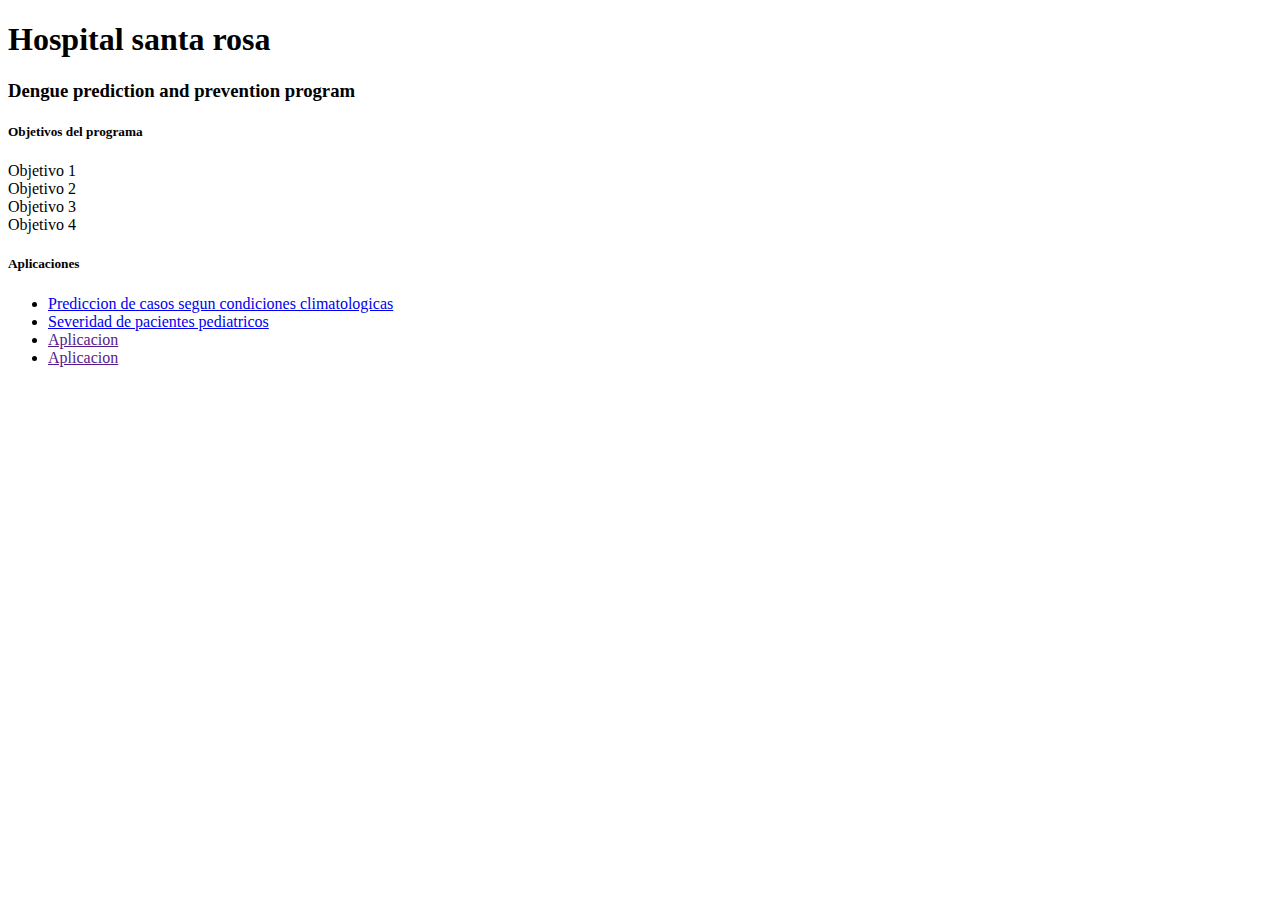
==== index.html @ e08144f0 "Avance 21-07, agregada vista analisis de severidad pediatrica" ====
<!DOCTYPE html>
<html lang="en">
<head>
    <meta charset="UTF-8">
    <meta name="viewport" content="width=device-width, initial-scale=1.0">
    <title>HSR - Dengue Prevention program</title>
</head>
<body>
    <nav>
        <div>
            <h1>Hospital santa rosa</h1>
        </div>
        <div>
            <h3>Dengue prediction and prevention program</h3>
        </div>
    </nav>
    <section>
        <div>
            <h5>Objetivos del programa</h5>
        </div>
        <div>
            <div>Objetivo 1</div>
            <div>Objetivo 2</div>
            <div>Objetivo 3</div>
            <div>Objetivo 4</div>
        </div>
    </section>
    <section>
        <div>
            <h5>Aplicaciones</h5>
        </div>
        <div>
            <ul>
                <li><a href="weather_cases.html">Prediccion de casos segun condiciones climatologicas</a></li>
                <li><a href="pediatric_severity_assesment.html">Severidad de pacientes pediatricos</a></li>
                <li><a href="">Aplicacion</a></li>
                <li><a href="">Aplicacion</a></li>
            </ul>
        </div>
    </section>
</body>
</html>
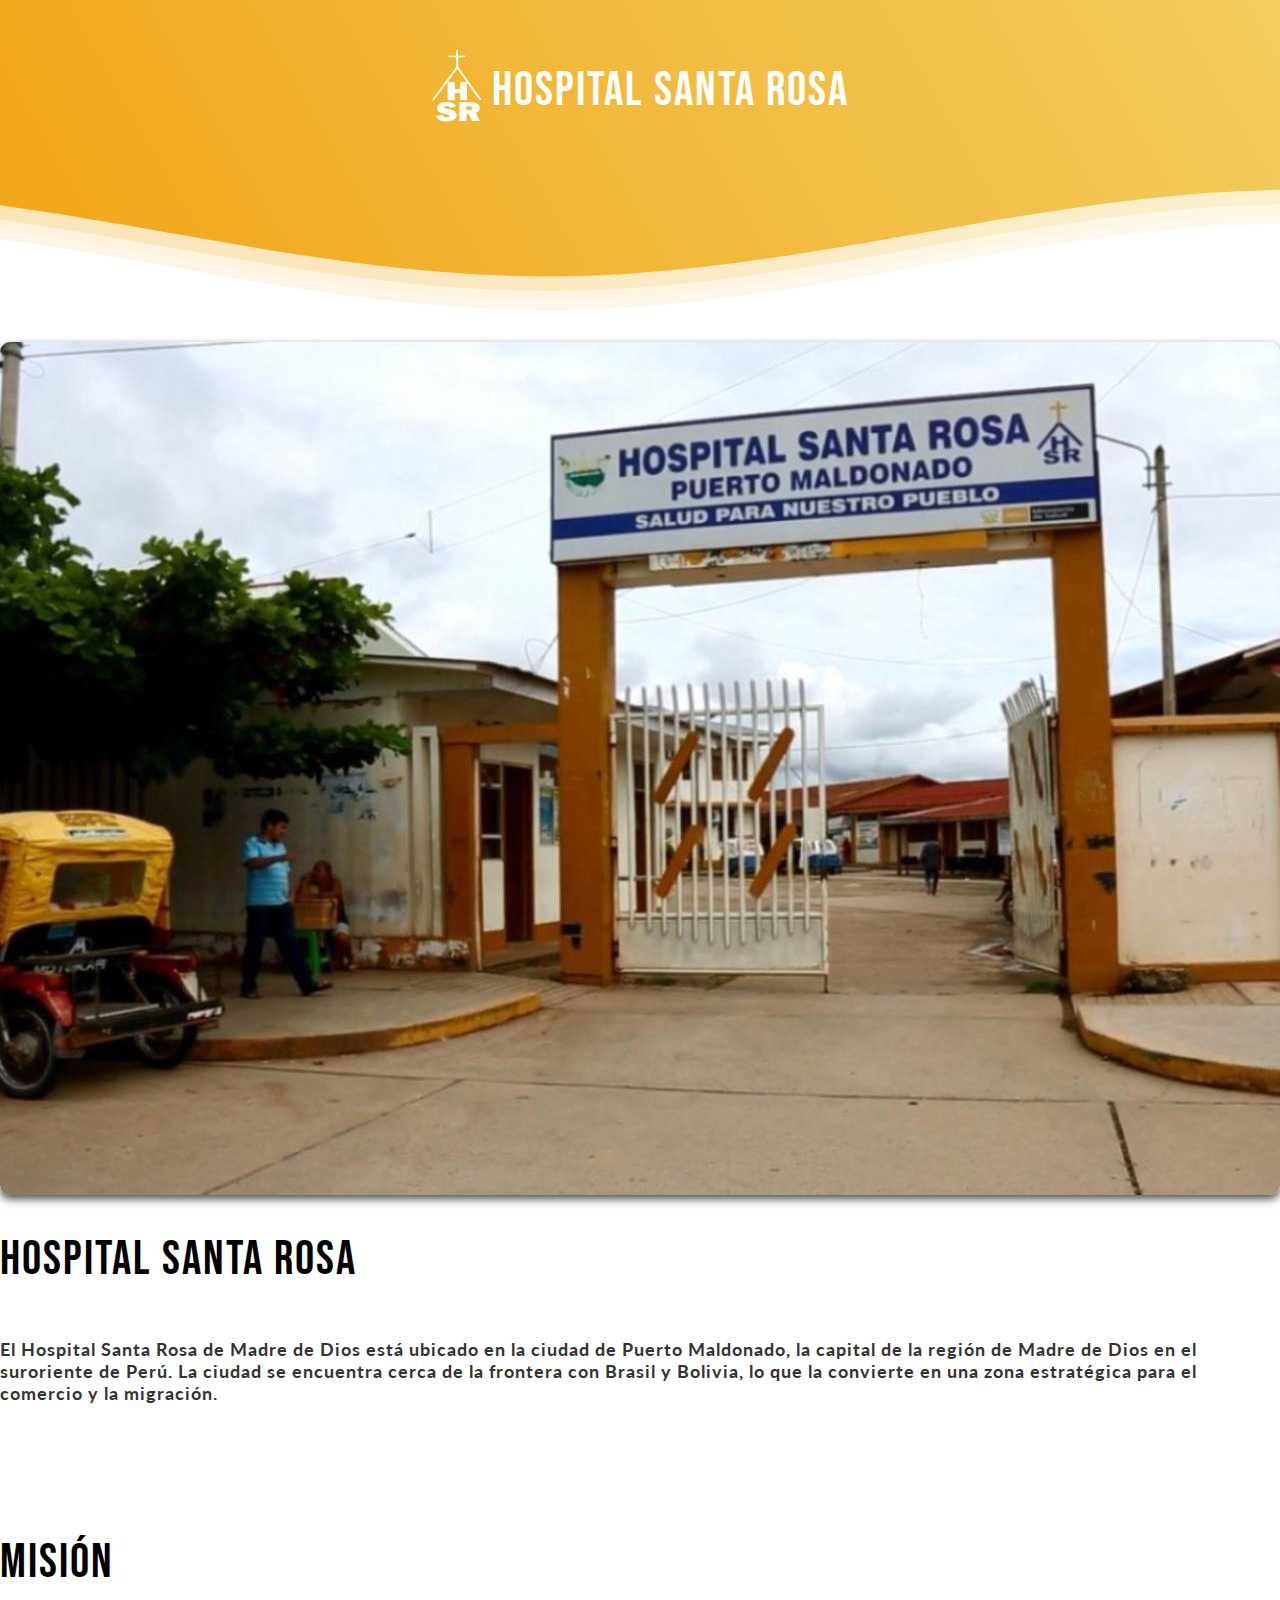
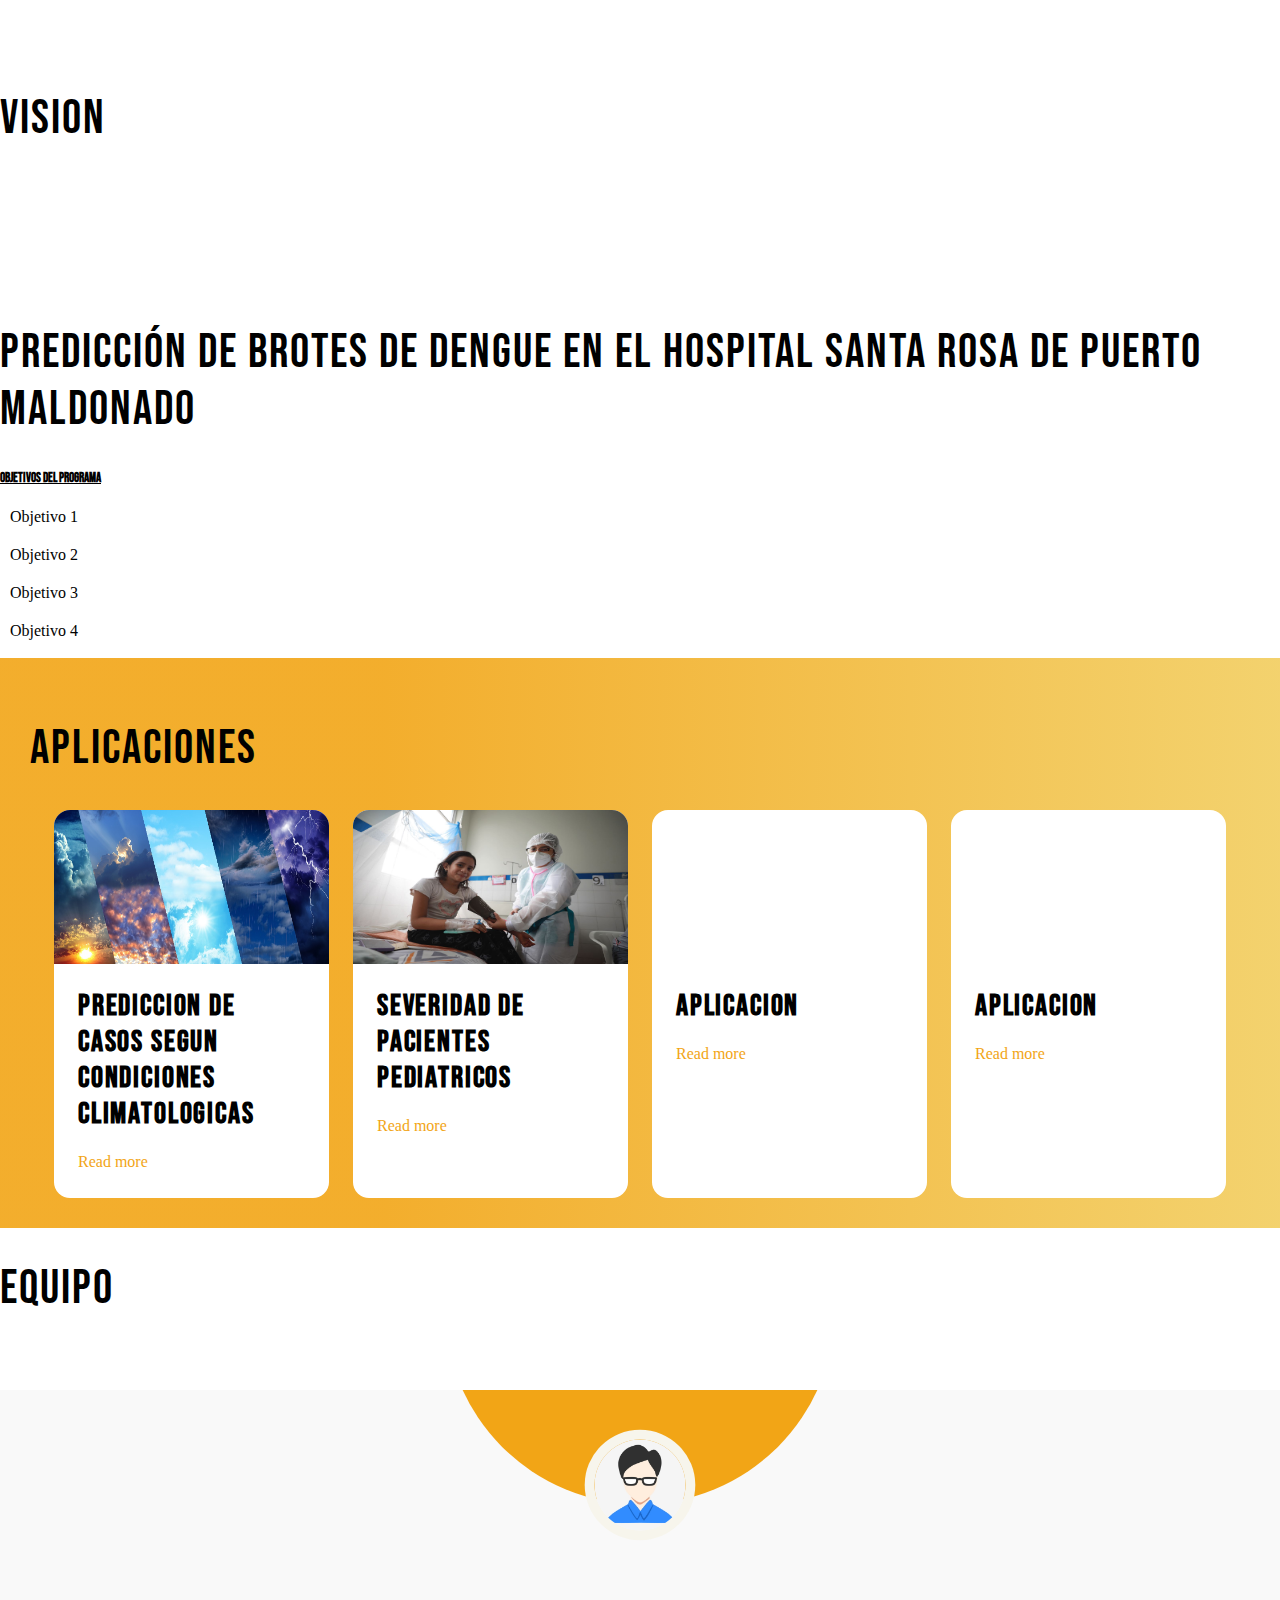
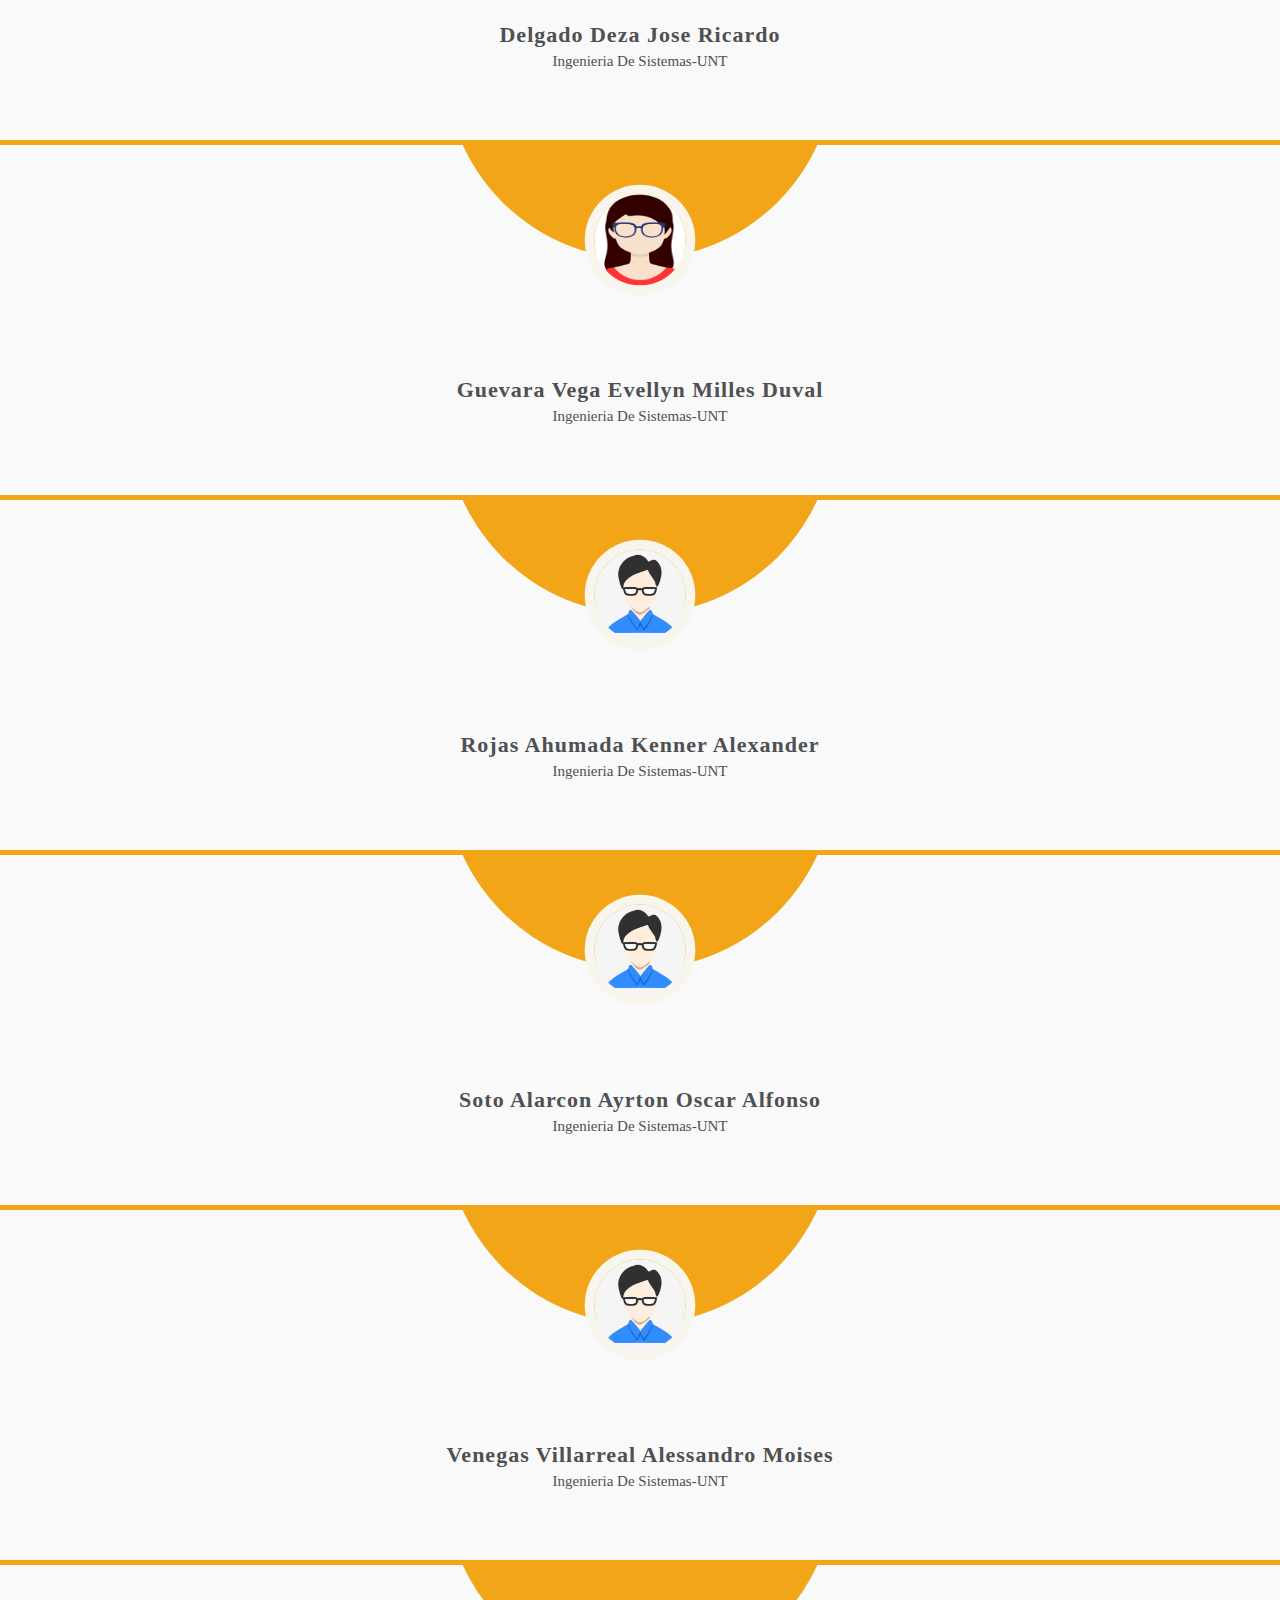
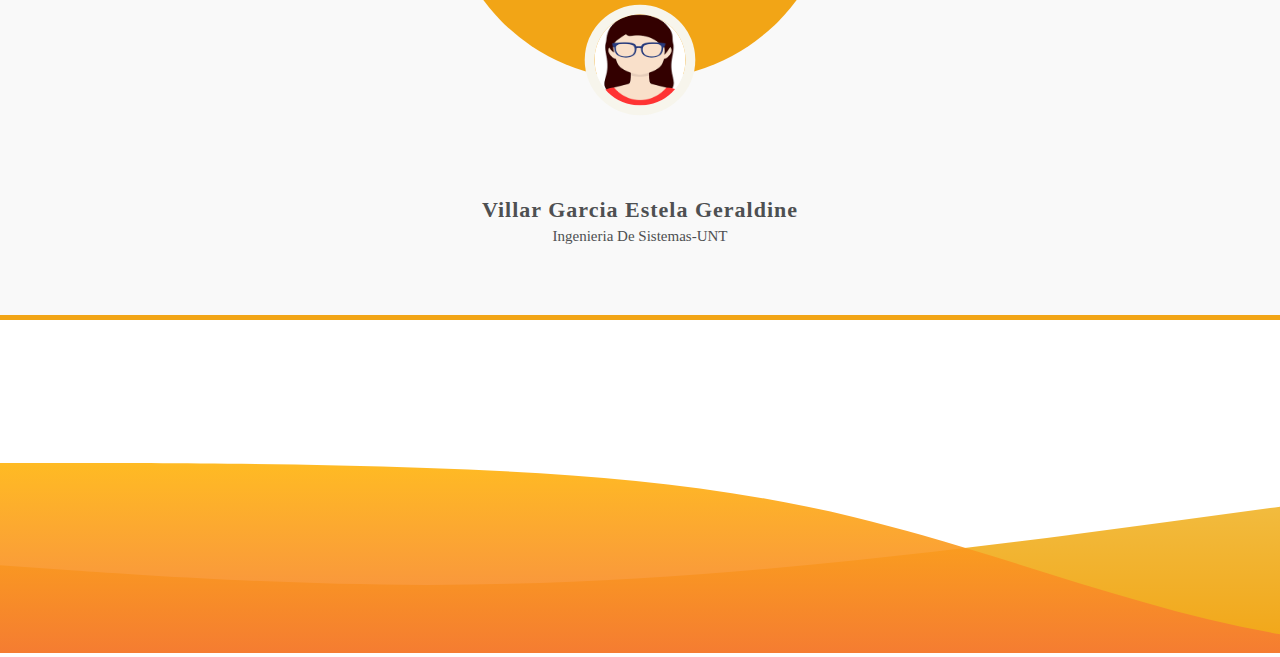
==== commit 6f25c157: "Index acabado" ====
--- a/index.html
+++ b/index.html
@@ -1,42 +1,397 @@
 <!DOCTYPE html>
 <html lang="en">
-<head>
-    <meta charset="UTF-8">
-    <meta name="viewport" content="width=device-width, initial-scale=1.0">
-    <title>HSR - Dengue Prevention program</title>
-</head>
-<body>
-    <nav>
-        <div>
-            <h1>Hospital santa rosa</h1>
+    <head>
+        <meta charset="UTF-8">
+        <meta name="viewport" content="width=device-width, initial-scale=1.0">
+        <title>HSR - Dengue Prevention program</title>
+        <!-- Bootstrap CSS -->
+        <link rel="stylesheet" href="https://cdn.jsdelivr.net/npm/bootstrap@4.6.2/dist/css/bootstrap.min.css" integrity="sha384-xOolHFLEh07PJGoPkLv1IbcEPTNtaed2xpHsD9ESMhqIYd0nLMwNLD69Npy4HI+N" crossorigin="anonymous">
+        <link rel="stylesheet" href="css/index.css">        
+        <script src="js/index.js"></script>
+        <link rel="stylesheet" href="assets/css/fontawesome-all.min.css">
+        <script src="https://kit.fontawesome.com/f2d5daf803.js" crossorigin="anonymous"></script>
+
+    </head>
+
+    <body data-spy="scroll" data-target="#main-nav" data-offset="60">
+
+    <div class="header">
+
+            <!--Content before waves-->
+            <div class="inner-header flex">
+            <!--Just the logo.. Don't mind this-->
+           <img style="width: 50px; height: 80px;"  src="recursos/1x/Recurso 1.png" alt="">
+            <h1 style="text-align: center;">HOSPITAL SANTA ROSA</h1>
+            </div>
+            
+            <!--Waves Container-->
+            <div>
+            <svg class="waves" xmlns="http://www.w3.org/2000/svg" xmlns:xlink="http://www.w3.org/1999/xlink"
+            viewBox="0 24 150 28" preserveAspectRatio="none" shape-rendering="auto">
+            <defs>
+            <path id="gentle-wave" d="M-160 44c30 0 58-18 88-18s 58 18 88 18 58-18 88-18 58 18 88 18 v44h-352z" />
+            </defs>
+            <g class="parallax">
+            <use xlink:href="#gentle-wave" x="48" y="0" fill="rgba(255,255,255,0.7" />
+            <use xlink:href="#gentle-wave" x="48" y="3" fill="rgba(255,255,255,0.5)" />
+            <use xlink:href="#gentle-wave" x="48" y="5" fill="rgba(255,255,255,0.3)" />
+            <use xlink:href="#gentle-wave" x="48" y="7" fill="#fff" />
+            </g>
+            </svg>
+            </div>
+            <!--Waves end-->
+            
+     </div>
+<!--Seccion de info hospital-->
+    <section class="info-hospital">
+        <div class="row align-items-center justify-content-center">
+            <div class="col-10 align-items-center justify-content-center" style=" height: auto; margin-top: 30px;"  >
+                <div class="row">
+                    <div class="col-6 ">
+                        <img class="img-fluid img-hospital" src="recursos/img/foto_hospital.jpg" alt="">
+                    </div>
+                    <div class="col-6 info">
+                        <h1>Hospital Santa Rosa</h1>
+                        <p class="description">El Hospital Santa Rosa de Madre de Dios está ubicado en la ciudad de Puerto Maldonado, 
+                            la capital de la región de Madre de Dios en el suroriente de Perú. La ciudad se encuentra cerca de la frontera con Brasil y Bolivia,
+                            lo que la convierte en una zona estratégica para el comercio y la migración.
+                        </p> 
+
+                    </div>
+                </div>
+            </div>
         </div>
-        <div>
-            <h3>Dengue prediction and prevention program</h3>
-        </div>
-    </nav>
-    <section>
-        <div>
-            <h5>Objetivos del programa</h5>
-        </div>
-        <div>
-            <div>Objetivo 1</div>
-            <div>Objetivo 2</div>
-            <div>Objetivo 3</div>
-            <div>Objetivo 4</div>
+
+    </section>
+<!--Seccion de Mision Vision hospital-->
+
+    <section class="mv-hospital" style=" background-image:linear-gradient(90deg, rgba(242, 165, 22, 0.9) 30%, rgba(242, 205, 94, 0.9) 100%), url(recursos/img/Radio-Madre-de-Dios.jpg);">
+        <div class="row align-items-center justify-content-center">
+            <div class="col-10 align-items-center justify-content-center">
+                <div class="row">
+                    <div class="col-5 text-center">
+                        <h1>Misión</h1>
+                        <p class="" style="color: white; font-weight: 600;">
+                            "Brindar atención con calidad y calidez para prevenir los riesgos, y proteger del daño, recuperar la salud y rehabilitar las capacidades de los usuarios, en condiciones de plena accesibilidad y de atención a la persona desde su concepción hasta su muerte natural."
+                        </p>
+                    </div>
+                    <div class="col-2 d-flex align-items-center justify-content-center">
+                        <div class="linea" style="height: 100%;
+                        width: 1px;
+                        background: #FFFF;">
+                        </div>
+                    </div>
+                    <div class="col-5 text-center">
+                        <h1>Vision</h1>
+                        <p style="color: white; font-weight: 600;">
+                            “Ser un hospital modelo acreditado según su nivel, que garantice la atención de salud especializada con equidad, calidad, eficiencia y acceso a la población más vulnerable y excluida, basado en evidencias, con el desarrollo de su potencial humano, trabajo en equipo y una fuerte cultura organizacional; con principios de universalidad, participación y contribuir al logro de una comunidad saludable.”
+                        </p>
+                    </div>
+                </div>  
+            </div>
         </div>
     </section>
-    <section>
-        <div>
-            <h5>Aplicaciones</h5>
+
+<!--Seccion de Mision Vision hospital-->
+
+   <section class="mv-prograna my-5">
+            <div class="row justify-content-center align-items-center">
+                    <div class="col-10 ">
+                        <h1 class="text-center">PREDICCIÓN DE BROTES DE DENGUE EN EL HOSPITAL SANTA ROSA DE PUERTO MALDONADO</h1>
+                        <div class="row justify-content-center ">
+                            <div class="col-5">
+                                    <h5 class="text-center subrayado">Objetivos del programa</h5>
+                                    <div class="objetivos">
+                                        <div class=" item-objetivo" >
+                                            <i class="fas fa-check-circle fa-lg" style="color: #42f312;"></i>
+                                            <div> <span>Objetivo 1</span></div>
+                                        </div>
+                                        <div class=" item-objetivo">
+                                            <i class="fas fa-check-circle fa-lg" style="color: #42f312;"></i>
+                                            <div> <span>Objetivo 2</span></div>
+                                        </div>
+                                        <div class=" item-objetivo">
+                                            <i class="fas fa-check-circle fa-lg" style="color: #42f312;"></i>
+                                            <div> <span>Objetivo 3</span></div>
+                                        </div>
+                                        <div class=" item-objetivo">
+                                            <i class="fas fa-check-circle fa-lg" style="color: #42f312;"></i>
+                                            <div> <span>Objetivo 4</span></div>
+                                        </div>
+                                    </div>
+                                   
+                                
+                            </div>
+                            <div class="col-5  text-center">
+                                <img class="img-fluid img-objetivos" src="recursos/img/amarillo-flecha-dardo-golpeando-centro-diana.jpg"  alt="">                            
+                            </div>
+                          
+                        </div>
+                    </div>
+            </div>
+            
+        </section>
+    </section>
+
+    <!--Seccion de APLICACIONES-->
+    <section class="aplicaciones my-5">
+      <div class="row justify-content-center align-items-center">
+          <div class="col-10">
+              <h1 class="text-center">Aplicaciones</h1>
+          </div>
+      </div>
+      <section class="articles">
+
+        <article>
+          <div class="article-wrapper">
+            <figure>
+              <img style="width: 100%; height: 100%;" src="recursos/img/clima-tipos.jpg" alt="" />
+            </figure>
+            <div class="article-body">
+              <h2>Prediccion de casos segun condiciones climatologicas</h2>
+              <a href="weather_cases.html" class="read-more">
+                Read more <span class="sr-only">about this is some title</span>
+                <svg xmlns="http://www.w3.org/2000/svg" class="icon" viewBox="0 0 20 20" fill="currentColor">
+                  <path fill-rule="evenodd" d="M12.293 5.293a1 1 0 011.414 0l4 4a1 1 0 010 1.414l-4 4a1 1 0 01-1.414-1.414L14.586 11H3a1 1 0 110-2h11.586l-2.293-2.293a1 1 0 010-1.414z" clip-rule="evenodd" />
+                </svg>
+              </a>
+            </div>
+          </div>
+        </article>
+        <article>
+      
+          <div class="article-wrapper">
+            <figure>
+              <img style="width: 100%;height: 100%;" src="recursos/img/paciente_Pediatrico.jpg" alt="" />
+            </figure>
+            <div class="article-body">
+              <h2>Severidad de pacientes pediatricos</h2>
+              <a href="pediatric_severity_assesment.html" class="read-more">
+                Read more <span class="sr-only">about this is some title</span>
+                <svg xmlns="http://www.w3.org/2000/svg" class="icon" viewBox="0 0 20 20" fill="currentColor">
+                  <path fill-rule="evenodd" d="M12.293 5.293a1 1 0 011.414 0l4 4a1 1 0 010 1.414l-4 4a1 1 0 01-1.414-1.414L14.586 11H3a1 1 0 110-2h11.586l-2.293-2.293a1 1 0 010-1.414z" clip-rule="evenodd" />
+                </svg>
+              </a>
+            </div>
+          </div>
+        </article>
+
+        <article>
+          <div class="article-wrapper">
+            <figure>
+              <img src="https://picsum.photos/id/103/800/450" alt="" />
+            </figure>
+            <div class="article-body">
+              <h2>Aplicacion</h2>
+             
+              <a href="#" class="read-more">
+                Read more <span class="sr-only">about this is some title</span>
+                <svg xmlns="http://www.w3.org/2000/svg" class="icon" viewBox="0 0 20 20" fill="currentColor">
+                  <path fill-rule="evenodd" d="M12.293 5.293a1 1 0 011.414 0l4 4a1 1 0 010 1.414l-4 4a1 1 0 01-1.414-1.414L14.586 11H3a1 1 0 110-2h11.586l-2.293-2.293a1 1 0 010-1.414z" clip-rule="evenodd" />
+                </svg>
+              </a>
+            </div>
+          </div>
+        </article>
+
+        <article>
+          <div class="article-wrapper">
+            <figure>
+              <img src="https://picsum.photos/id/103/800/450" alt="" />
+            </figure>
+            <div class="article-body">
+              <h2>Aplicacion</h2>
+             
+              <a href="#" class="read-more">
+                Read more <span class="sr-only">about this is some title</span>
+                <svg xmlns="http://www.w3.org/2000/svg" class="icon" viewBox="0 0 20 20" fill="currentColor">
+                  <path fill-rule="evenodd" d="M12.293 5.293a1 1 0 011.414 0l4 4a1 1 0 010 1.414l-4 4a1 1 0 01-1.414-1.414L14.586 11H3a1 1 0 110-2h11.586l-2.293-2.293a1 1 0 010-1.414z" clip-rule="evenodd" />
+                </svg>
+              </a>
+            </div>
+          </div>
+        </article>
+
+      </section>
+  </section> 
+    <!--Seccion de EQUIPO-->
+  <section class="equipo">
+    <div class="row justify-content-center align-items-center">
+      <div class="col-10">
+          <h1 class="text-center">EQUIPO</h1>
+      </div>
+    </div>
+    <section class="our-team-section">
+      <div class="container">
+          <div class="row my-2" >
+              <div class="col-lg-3 col-md-6 col-sm-6">
+                  <div class="our-team">
+                      <div class="pic">
+                          <img style="width: 100%;height: 100%;" src="recursos/img/avatar_chico.jpg">
+                      </div>
+                      <div class="team-content">
+                          <h3 class="title">Delgado Deza Jose Ricardo</h3>
+                          <span class="post">Ingenieria de Sistemas-UNT</span>
+                      </div>
+                      <ul class="social">
+                          <li>
+                              <a href="#"  target="_blank"class="fa fa-facebook"></a>
+                          </li>
+                          <li>
+                              <a href="#" class="fa fa-twitter"></a>
+                          </li>
+                          <li>
+                              <a href="#" class="fa fa-google-plus"></a>
+                          </li>
+                          <li>
+                              <a href="#" class="fa fa-linkedin"></a>
+                          </li>
+                      </ul>
+                  </div>
+              </div>
+
+              <div class="col-lg-3 col-md-6 col-sm-6">
+                  <div class="our-team">
+                      <div class="pic">
+                          <img style="width: 100%;height: 100%;" src="recursos/img/avatar_Chica.png">
+                      </div>
+                      <div class="team-content">
+                          <h3 class="title">Guevara Vega Evellyn Milles Duval</h3>
+                          <span class="post">Ingenieria de Sistemas-UNT</span>
+                      </div>
+                      <ul class="social">
+                          <li>
+                              <a href="#" class="fa fa-facebook"></a>
+                          </li>
+                          <li>
+                              <a href="#" class="fa fa-twitter"></a>
+                          </li>
+                          <li>
+                              <a href="#" class="fa fa-google-plus"></a>
+                          </li>
+                          <li>
+                              <a href="#" class="fa fa-linkedin"></a>
+                          </li>
+                      </ul>
+                  </div>
+              </div>
+              <div class="col-lg-3 col-md-6 col-sm-6">
+                  <div class="our-team">
+                      <div class="pic">
+                        <img style="width: 100%;height: 100%;" src="recursos/img/avatar_chico.jpg">
+                      </div>
+                      <div class="team-content">
+                          <h3 class="title">Rojas Ahumada Kenner Alexander </h3>
+                          <span class="post">Ingenieria de Sistemas-UNT</span>
+                      </div>
+                      <ul class="social">
+                          <li>
+                              <a href="#" class="fa fa-facebook"></a>
+                          </li>
+                          <li>
+                              <a href="#" class="fa fa-twitter"></a>
+                          </li>
+                          <li>
+                              <a href="#" class="fa fa-google-plus"></a>
+                          </li>
+                          <li>
+                              <a href="#" class="fa fa-linkedin"></a>
+                          </li>
+                      </ul>
+                  </div>
+              </div>
+
+              <div class="col-lg-3 col-md-6 col-sm-6">
+                  <div class="our-team">
+                      <div class="pic">
+                        <img style="width: 100%;height: 100%;" src="recursos/img/avatar_chico.jpg">
+                      </div>
+                      <div class="team-content">
+                          <h3 class="title">Soto Alarcon Ayrton Oscar Alfonso</h3>
+                          <span class="post">Ingenieria de Sistemas-UNT</span>
+                      </div>
+                      <ul class="social">
+                          <li>
+                              <a href="#" class="fa fa-facebook"></a>
+                          </li>
+                          <li>
+                              <a href="#" class="fa fa-twitter"></a>
+                          </li>
+                          <li>
+                              <a href="#" class="fa fa-google-plus"></a>
+                          </li>
+                          <li>
+                              <a href="#" class="fa fa-linkedin"></a>
+                          </li>
+                      </ul>
+                  </div>
+              </div>
+          </div>
+          <div class="row my-5 justify-content-center align-items-center">
+            <div class="col-lg-3 col-md-6 col-sm-6">
+                <div class="our-team">
+                    <div class="pic">
+                      <img style="width: 100%;height: 100%;" src="recursos/img/avatar_chico.jpg">
+                    </div>
+                    <div class="team-content">
+                        <h3 class="title">Venegas Villarreal Alessandro Moises</h3>
+                        <span class="post">Ingenieria de Sistemas-UNT</span>
+                      </div>
+                    <ul class="social">
+                        <li>
+                            <a href="#"  target="_blank"class="fa fa-facebook"></a>
+                        </li>
+                        <li>
+                            <a href="#" class="fa fa-twitter"></a>
+                        </li>
+                        <li>
+                            <a href="#" class="fa fa-google-plus"></a>
+                        </li>
+                        <li>
+                            <a href="#" class="fa fa-linkedin"></a>
+                        </li>
+                    </ul>
+                </div>
+            </div>
+
+            <div class="col-lg-3 col-md-6 col-sm-6">
+                <div class="our-team">
+                    <div class="pic">
+                      <img style="width: 100%;height: 100%;" src="recursos/img/avatar_Chica.png">
+                    </div>
+                    <div class="team-content">
+                        <h3 class="title">Villar Garcia Estela Geraldine</h3>
+                        <span class="post">Ingenieria de Sistemas-UNT</span>
+                      </div>
+                    <ul class="social">
+                        <li>
+                            <a href="#" class="fa fa-facebook"></a>
+                        </li>
+                        <li>
+                            <a href="#" class="fa fa-twitter"></a>
+                        </li>
+                        <li>
+                            <a href="#" class="fa fa-google-plus"></a>
+                        </li>
+                        <li>
+                            <a href="#" class="fa fa-linkedin"></a>
+                        </li>
+                    </ul>
+                </div>
+            </div>
         </div>
-        <div>
-            <ul>
-                <li><a href="weather_cases.html">Prediccion de casos segun condiciones climatologicas</a></li>
-                <li><a href="pediatric_severity_assesment.html">Severidad de pacientes pediatricos</a></li>
-                <li><a href="">Aplicacion</a></li>
-                <li><a href="">Aplicacion</a></li>
-            </ul>
-        </div>
-    </section>
-</body>
+      </div>
+
+  </section>
+
+  </section>
+<!--Seccion de FOOTER-->
+<section class="footer">
+<svg id="wave" style="transform:rotate(0deg); transition: 0.3s" viewBox="0 0 1440 330" version="1.1" xmlns="http://www.w3.org/2000/svg"><defs><linearGradient id="sw-gradient-0" x1="0" x2="0" y1="1" y2="0"><stop stop-color="rgba(242, 165, 22, 1)" offset="0%"></stop><stop stop-color="rgba(242, 205, 94, 1)" offset="100%"></stop></linearGradient></defs><path style="transform:translate(0, 0px); opacity:1" fill="url(#sw-gradient-0)" d="M0,231L80,236.5C160,242,320,253,480,253C640,253,800,242,960,225.5C1120,209,1280,187,1440,165C1600,143,1760,121,1920,121C2080,121,2240,143,2400,159.5C2560,176,2720,187,2880,181.5C3040,176,3200,154,3360,165C3520,176,3680,220,3840,236.5C4000,253,4160,242,4320,198C4480,154,4640,77,4800,60.5C4960,44,5120,88,5280,137.5C5440,187,5600,242,5760,264C5920,286,6080,275,6240,275C6400,275,6560,286,6720,264C6880,242,7040,187,7200,187C7360,187,7520,242,7680,269.5C7840,297,8000,297,8160,297C8320,297,8480,297,8640,280.5C8800,264,8960,231,9120,209C9280,187,9440,176,9600,187C9760,198,9920,231,10080,203.5C10240,176,10400,88,10560,55C10720,22,10880,44,11040,49.5C11200,55,11360,44,11440,38.5L11520,33L11520,330L11440,330C11360,330,11200,330,11040,330C10880,330,10720,330,10560,330C10400,330,10240,330,10080,330C9920,330,9760,330,9600,330C9440,330,9280,330,9120,330C8960,330,8800,330,8640,330C8480,330,8320,330,8160,330C8000,330,7840,330,7680,330C7520,330,7360,330,7200,330C7040,330,6880,330,6720,330C6560,330,6400,330,6240,330C6080,330,5920,330,5760,330C5600,330,5440,330,5280,330C5120,330,4960,330,4800,330C4640,330,4480,330,4320,330C4160,330,4000,330,3840,330C3680,330,3520,330,3360,330C3200,330,3040,330,2880,330C2720,330,2560,330,2400,330C2240,330,2080,330,1920,330C1760,330,1600,330,1440,330C1280,330,1120,330,960,330C800,330,640,330,480,330C320,330,160,330,80,330L0,330Z"></path><defs><linearGradient id="sw-gradient-1" x1="0" x2="0" y1="1" y2="0"><stop stop-color="rgba(243, 106, 62, 1)" offset="0%"></stop><stop stop-color="rgba(255, 179, 11, 1)" offset="100%"></stop></linearGradient></defs><path style="transform:translate(0, 50px); opacity:0.9" fill="url(#sw-gradient-1)" d="M0,66L80,66C160,66,320,66,480,71.5C640,77,800,88,960,126.5C1120,165,1280,231,1440,258.5C1600,286,1760,275,1920,236.5C2080,198,2240,132,2400,126.5C2560,121,2720,176,2880,181.5C3040,187,3200,143,3360,154C3520,165,3680,231,3840,236.5C4000,242,4160,187,4320,181.5C4480,176,4640,220,4800,214.5C4960,209,5120,154,5280,137.5C5440,121,5600,143,5760,176C5920,209,6080,253,6240,275C6400,297,6560,297,6720,258.5C6880,220,7040,143,7200,126.5C7360,110,7520,154,7680,176C7840,198,8000,198,8160,214.5C8320,231,8480,264,8640,258.5C8800,253,8960,209,9120,176C9280,143,9440,121,9600,137.5C9760,154,9920,209,10080,209C10240,209,10400,154,10560,137.5C10720,121,10880,143,11040,154C11200,165,11360,165,11440,165L11520,165L11520,330L11440,330C11360,330,11200,330,11040,330C10880,330,10720,330,10560,330C10400,330,10240,330,10080,330C9920,330,9760,330,9600,330C9440,330,9280,330,9120,330C8960,330,8800,330,8640,330C8480,330,8320,330,8160,330C8000,330,7840,330,7680,330C7520,330,7360,330,7200,330C7040,330,6880,330,6720,330C6560,330,6400,330,6240,330C6080,330,5920,330,5760,330C5600,330,5440,330,5280,330C5120,330,4960,330,4800,330C4640,330,4480,330,4320,330C4160,330,4000,330,3840,330C3680,330,3520,330,3360,330C3200,330,3040,330,2880,330C2720,330,2560,330,2400,330C2240,330,2080,330,1920,330C1760,330,1600,330,1440,330C1280,330,1120,330,960,330C800,330,640,330,480,330C320,330,160,330,80,330L0,330Z"></path></svg>
+<p class="texto-encima">Texto encima del SVG</p>
+</section>
+        <script src="https://cdn.jsdelivr.net/npm/jquery@3.5.1/dist/jquery.slim.min.js" integrity="sha384-DfXdz2htPH0lsSSs5nCTpuj/zy4C+OGpamoFVy38MVBnE+IbbVYUew+OrCXaRkfj" crossorigin="anonymous"></script>
+        <script src="https://cdn.jsdelivr.net/npm/popper.js@1.16.1/dist/umd/popper.min.js" integrity="sha384-9/reFTGAW83EW2RDu2S0VKaIzap3H66lZH81PoYlFhbGU+6BZp6G7niu735Sk7lN" crossorigin="anonymous"></script>
+        <script src="https://cdn.jsdelivr.net/npm/bootstrap@4.6.2/dist/js/bootstrap.min.js" integrity="sha384-+sLIOodYLS7CIrQpBjl+C7nPvqq+FbNUBDunl/OZv93DB7Ln/533i8e/mZXLi/P+" crossorigin="anonymous"></script>
+      </body>
 </html>--- a/css/index.css
+++ b/css/index.css
@@ -0,0 +1,480 @@
+@import url(//fonts.googleapis.com/css?family=Lato:300:400);
+@import url('https://fonts.googleapis.com/css2?family=Bebas+Neue&display=swap');
+
+body {
+  margin:0;
+}
+
+h1 {
+    font-family: 'Bebas Neue', sans-serif;
+    font-weight:300;
+    letter-spacing: 2px;
+    font-size:48px;
+}
+h5{
+  font-family: 'Bebas Neue', sans-serif;
+}
+p {
+  font-family: 'Lato', sans-serif;
+  letter-spacing: 1px;
+  font-size:14px;
+  color: #333333;
+}
+/* <=================HEADER ======================*/
+.header {
+  position:relative;
+  text-align:center;
+  background: linear-gradient(60deg, #F2A516 0%, #F2CD5E 100%);
+  color:white;
+}
+.logo {
+  width:50px;
+  fill:white;
+  padding-right:15px;
+  display:inline-block;
+  vertical-align: middle;
+}
+
+.inner-header {
+  height:20vh;
+  width:100%;
+  margin: 0;
+  padding: 0;
+  display: flex;
+  gap: 10px;
+  align-items: center ;
+  justify-content: center;
+}
+
+.flex { /*Flexbox for containers*/
+  display: flex;
+  justify-content: center;
+  align-items: center;
+  text-align: center;
+}
+
+.waves {
+  position:relative;
+  width: 100%;
+  height:15vh;
+  margin-bottom:-7px; /*Fix for safari gap*/
+  min-height:100px;
+  max-height:150px;
+}
+
+.content {
+  position:relative;
+  height:20vh;
+  text-align:center;
+  background-color: white;
+}
+
+/* Animation */
+
+.parallax > use {
+  animation: move-forever 25s cubic-bezier(.55,.5,.45,.5)     infinite;
+}
+.parallax > use:nth-child(1) {
+  animation-delay: -2s;
+  animation-duration: 7s;
+}
+.parallax > use:nth-child(2) {
+  animation-delay: -3s;
+  animation-duration: 10s;
+}
+.parallax > use:nth-child(3) {
+  animation-delay: -4s;
+  animation-duration: 13s;
+}
+.parallax > use:nth-child(4) {
+  animation-delay: -5s;
+  animation-duration: 20s;
+}
+
+/* <=================END-HEADER ======================*/
+
+/* <=================INFO_HOSPITAL ======================*/
+.img-hospital{
+  
+        border-radius: 10px;
+        box-shadow: 0 4px 8px rgba(0, 0, 0, 0.7);
+    
+}
+.info{
+    display: flex;
+    flex-direction: column;
+    /* align-items: center; */
+    justify-content: center;
+    
+}
+
+.description{
+  font-size: 18px; 
+  letter-spacing: 1px;
+  font-weight: 640;
+}
+
+/* <=================END-INFO_HOSPITAL ======================*/
+
+/* <=================SECCION MISION - VISION ======================*/
+.mv-hospital{
+  /* background: gray; */
+  margin: 60px 0px;
+  padding-top: 20px;
+  padding-bottom: 20px;
+  background-image:linear-gradient(90deg, rgba(242, 165, 22, 0.8) 30%, rgba(242, 205, 94, 0.7) 100%), url(recursos/img/Radio-Madre-de-Dios.jpg);
+  background-size: cover;
+  background-attachment: fixed;
+}
+.imagen-servicio{
+  height:300px;
+}
+.imagen-servicio div{
+  margin-left: 0px;
+  width: 100%;
+  height: 100%;
+  margin-top: 0px;
+}
+
+.info_items .item {
+  width: 25%;
+}
+
+.info_items {
+width: 100%;
+justify-content: space-around;}
+
+
+/* <=================END-INFO_HOSPITAL ======================*/
+/* <=================SECCION PROGRAMA ======================*/
+.img-objetivos{
+  width: auto;
+  max-height: 400px; 
+  border-radius: 20px;
+  box-shadow: 0 4px 8px rgba(0, 0, 0, 0.7);
+}
+.item-objetivo{
+  display: flex;
+  flex-direction: row;
+  align-items: center;
+  /* justify-content: center; */
+  gap: 10px;
+}
+.objetivos{
+  display: flex;
+  flex-direction: column;
+  gap: 20px;
+
+}
+.subrayado {
+  text-decoration: underline;
+}
+/* <=================END-PROGRAMA ======================*/
+
+
+/* <=================SECCION APLICACIONES ======================*/
+.aplicaciones{
+  background:  linear-gradient(90deg, rgba(242, 165, 22, 0.9) 30%, rgba(242, 205, 94, 0.9) 100%);
+  padding: 30px;
+}
+
+article {
+  --img-scale: 1.001;
+  --title-color: black;
+  --link-icon-translate: -20px;
+  --link-icon-opacity: 0;
+  position: relative;
+  border-radius: 16px;
+  box-shadow: none;
+  background: #fff;
+  transform-origin: center;
+  transition: all 0.4s ease-in-out;
+  overflow: hidden;
+}
+
+article a::after {
+  position: absolute;
+  inset-block: 0;
+  inset-inline: 0;
+  cursor: pointer;
+  content: "";
+}
+
+/* basic article elements styling */
+article h2 {
+  margin: 0 0 18px 0;
+  font-family: "Bebas Neue", cursive;
+  font-size: 1.9rem;
+  letter-spacing: 0.06em;
+  color: var(--title-color);
+  transition: color 0.3s ease-out;
+}
+
+figure {
+  margin: 0;
+  padding: 0;
+  aspect-ratio: 16 / 9;
+  overflow: hidden;
+}
+
+article img {
+  max-width: 100%;
+  transform-origin: center;
+  transform: scale(var(--img-scale));
+  transition: transform 0.4s ease-in-out;
+}
+
+.article-body {
+  padding: 24px;
+}
+
+article a {
+  display: inline-flex;
+  align-items: center;
+  text-decoration: none;
+  color: #F2A516;
+}
+
+article a:focus {
+  outline: 1px dotted #F2A516;
+}
+
+article a .icon {
+  min-width: 24px;
+  width: 24px;
+  height: 24px;
+  margin-left: 5px;
+  transform: translateX(var(--link-icon-translate));
+  opacity: var(--link-icon-opacity);
+  transition: all 0.3s;
+}
+
+/* using the has() relational pseudo selector to update our custom properties */
+article:has(:hover, :focus) {
+  --img-scale: 1.1;
+  --title-color: #F2A516;
+  --link-icon-translate: 0;
+  --link-icon-opacity: 1;
+  box-shadow: rgba(166, 17, 17, 0.16) 0px 10px 36px 0px, rgba(230, 14, 14, 0.06) 0px 0px 0px 1px;
+}
+
+
+.articles {
+  display: grid;
+  max-width: 1200px;
+  margin-inline: auto;
+  padding-inline: 24px;
+  grid-template-columns: repeat(auto-fill, minmax(220px, 1fr));
+  gap: 24px;
+}
+
+@media screen and (max-width: 960px) {
+  article {
+    container: card/inline-size;
+  }
+  .article-body p {
+    display: none;
+  }
+}
+
+@container card (min-width: 380px) {
+  .article-wrapper {
+    display: grid;
+    grid-template-columns: 100px 1fr;
+    gap: 16px;
+  }
+  .article-body {
+    padding-left: 0;
+  }
+  figure {
+    width: 100%;
+    height: 100%;
+    overflow: hidden;
+  }
+  figure img {
+    height: 100%;
+    aspect-ratio: 1;
+    object-fit: cover;
+  }
+}
+
+.sr-only:not(:focus):not(:active) {
+  clip: rect(0 0 0 0); 
+  clip-path: inset(50%);
+  height: 1px;
+  overflow: hidden;
+  position: absolute;
+  white-space: nowrap; 
+  width: 1px;
+}
+/* <=================END APLICACIONES ======================*/
+/* <================= EQUIPO ======================*/
+.equipo{
+  margin-top: 20px;
+}
+.our-team-section {
+  position: relative;
+  padding-top: 40px;
+  padding-bottom: 40px;
+}
+.our-team-section:before {
+  position: absolute;
+  top: -0;
+  left: 0;
+  content: " ";
+  background: url(img/service-section-bottom.png);
+  background-size: 100% 100px;
+  width: 100%;
+  height: 100px;
+  float: left;
+  z-index: 99;
+}
+.our-team {
+  padding: 30px 0 40px;
+  background: #f9f9f9;
+  text-align: center;
+  overflow: hidden;
+  position: relative;
+  border-bottom: 5px solid #F2A516;
+}
+.our-team:hover{
+  border-bottom: 5px solid #2f2f2f;
+}
+
+.our-team .pic{
+  display: inline-block;
+  width: 130px;
+  height: 130px;
+  margin-bottom: 50px;
+  z-index: 1;
+  position: relative;
+}
+.our-team .pic:before {
+  content: "";
+  width: 100%;
+  height: 100%;
+  border-radius: 50%;
+  background: #F2A516;
+  position: absolute;
+  bottom: 135%;
+  right: 0;
+  left: 0;
+  opacity: 1;
+  transform: scale(3);
+  transition: all 0.3s linear 0s;
+}
+.our-team:hover .pic:before{
+height: 100%;
+  background: #F2CD5E; 
+}
+.our-team .pic:after {
+  content: "";
+  width: 100%;
+  height: 100%;
+  border-radius: 50%;
+  background: #ffffff00;
+  position: absolute;
+  top: 0;
+  left: 0;
+  z-index: 1;
+  transition: all 0.3s linear 0s;
+}
+.our-team:hover .pic:after{
+  background: #F28E13;
+}
+.our-team .pic img {
+  width: 100%;
+  height: auto;
+  border-radius: 50%;
+  transform: scale(1);
+  transition: all 0.9s ease 0s;
+  box-shadow: 0 0 0 14px #f7f5ec;
+  transform: scale(0.7);
+  position: relative;
+  z-index: 2;
+}
+.our-team:hover .pic img{
+  box-shadow: 0 0 0 14px #f7f5ec;
+  transform: scale(0.7);
+}
+.our-team .team-content{ margin-bottom: 30px; }
+.our-team .title{
+  font-size: 22px;
+  font-weight: 700;
+  color: #4e5052;
+  letter-spacing: 1px;
+  text-transform: capitalize;
+  margin-bottom: 5px;
+}
+.our-team .post{
+  display: block;
+  font-size: 15px;
+  color: #4e5052;
+  text-transform:capitalize;
+}
+.our-team .social{
+  width: 100%;
+  padding: 0;
+  margin: 0;
+  background: #F28E13;
+  position: absolute;
+  bottom: -100px;
+  left: 0;
+  transition: all 0.5s ease 0s;
+}
+.our-team:hover .social{ bottom: 0; }
+.our-team .social li{ display: inline-block; }
+.our-team .social li a{
+  display: block;
+  padding: 10px;
+  font-size: 17px;
+  color: #fff;
+  transition: all 0.3s ease 0s;
+}
+.our-team .social li a:hover{
+  color: #F2A516;
+  background: #f7f5ec;
+}
+@media only screen and (max-width: 990px){
+  .our-team{ margin-bottom: 30px; }
+}
+/* <=================END EQUIPO ======================*/
+/* <=================FOOTER ======================*/
+/* styles.css */
+.footer {
+  position: relative;
+}
+
+.texto-encima {
+  position: absolute;
+  top: 50px;
+  left: 50px; 
+  color: white; 
+  font-size: 24px; 
+  font-weight: bold;
+}
+
+/* <=================END FOOTER ======================*/
+
+
+@keyframes move-forever {
+  0% {
+   transform: translate3d(-90px,0,0);
+  }
+  100% { 
+    transform: translate3d(85px,0,0);
+  }
+}
+/*Shrinking for mobile*/
+@media (max-width: 768px) {
+  .waves {
+    height:40px;
+    min-height:40px;
+  }
+  .content {
+    height:30vh;
+  }
+  h1 {
+    font-size:24px;
+  }
+}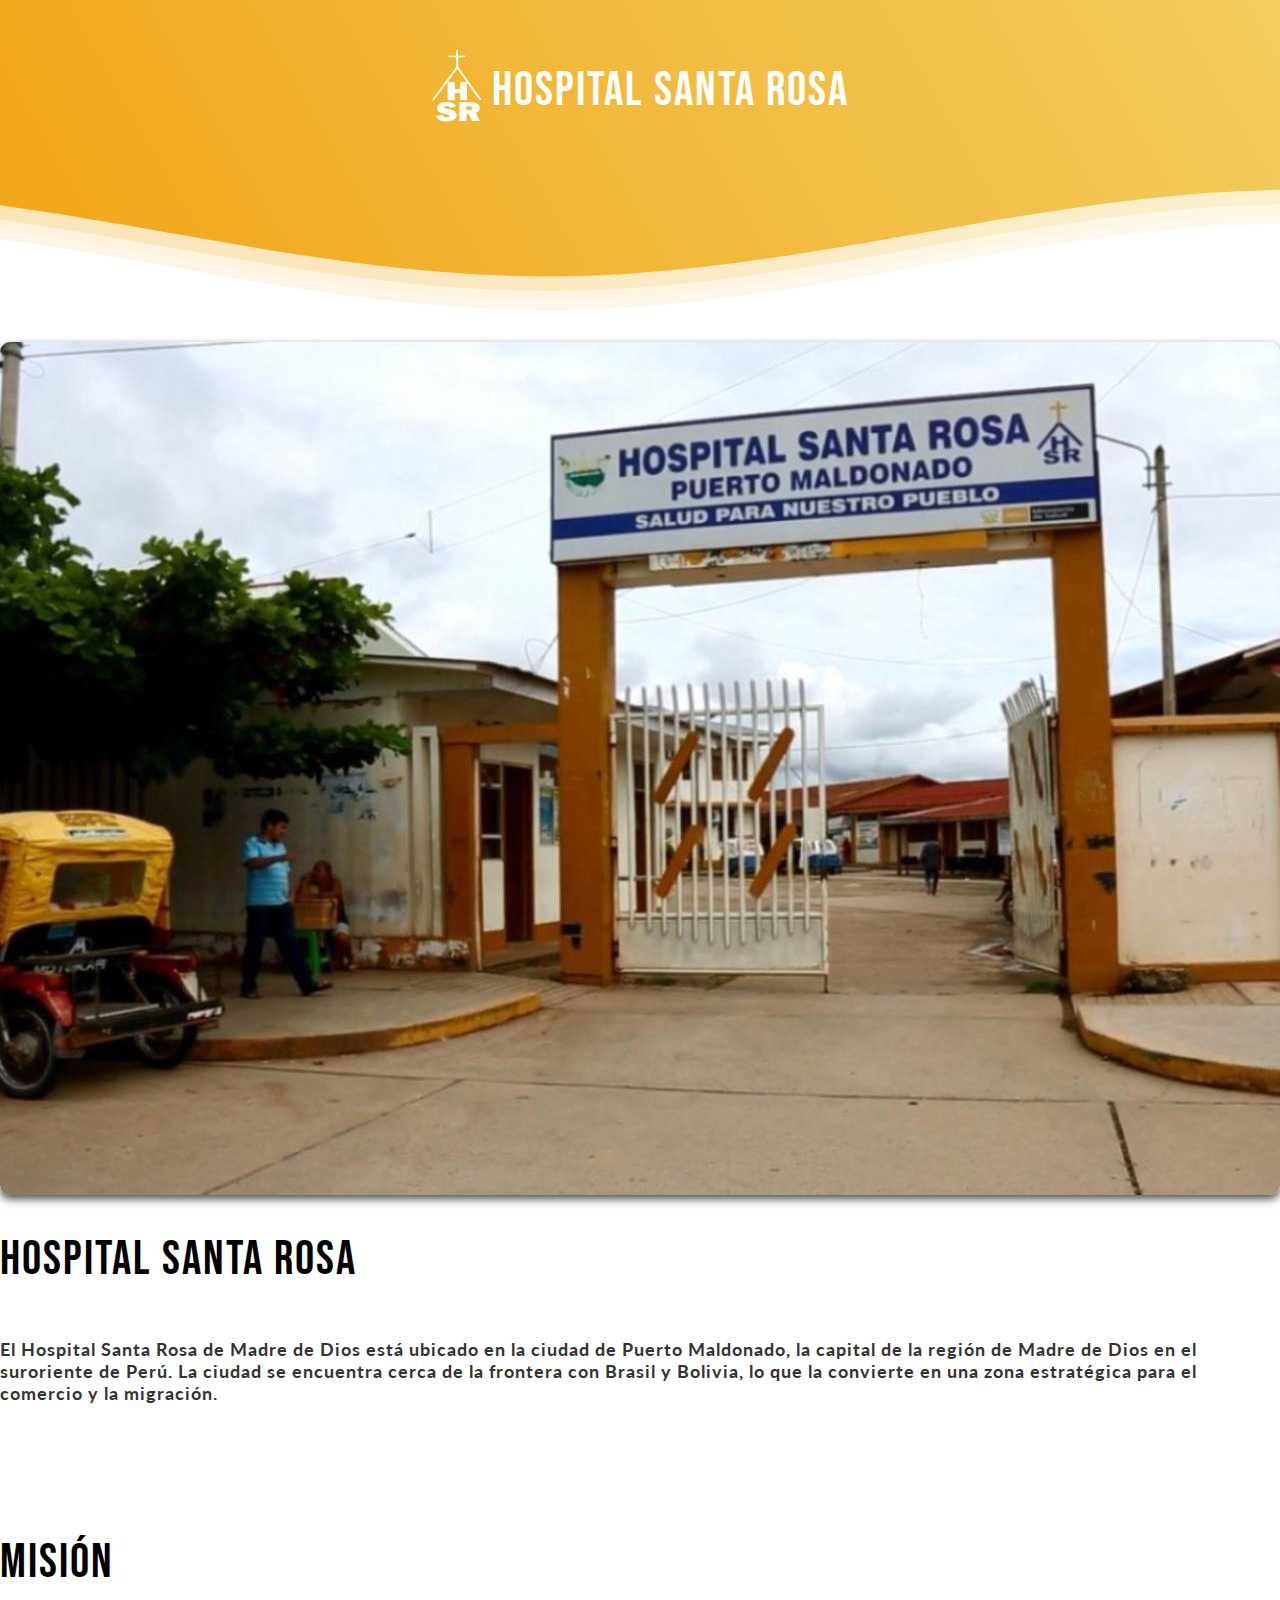
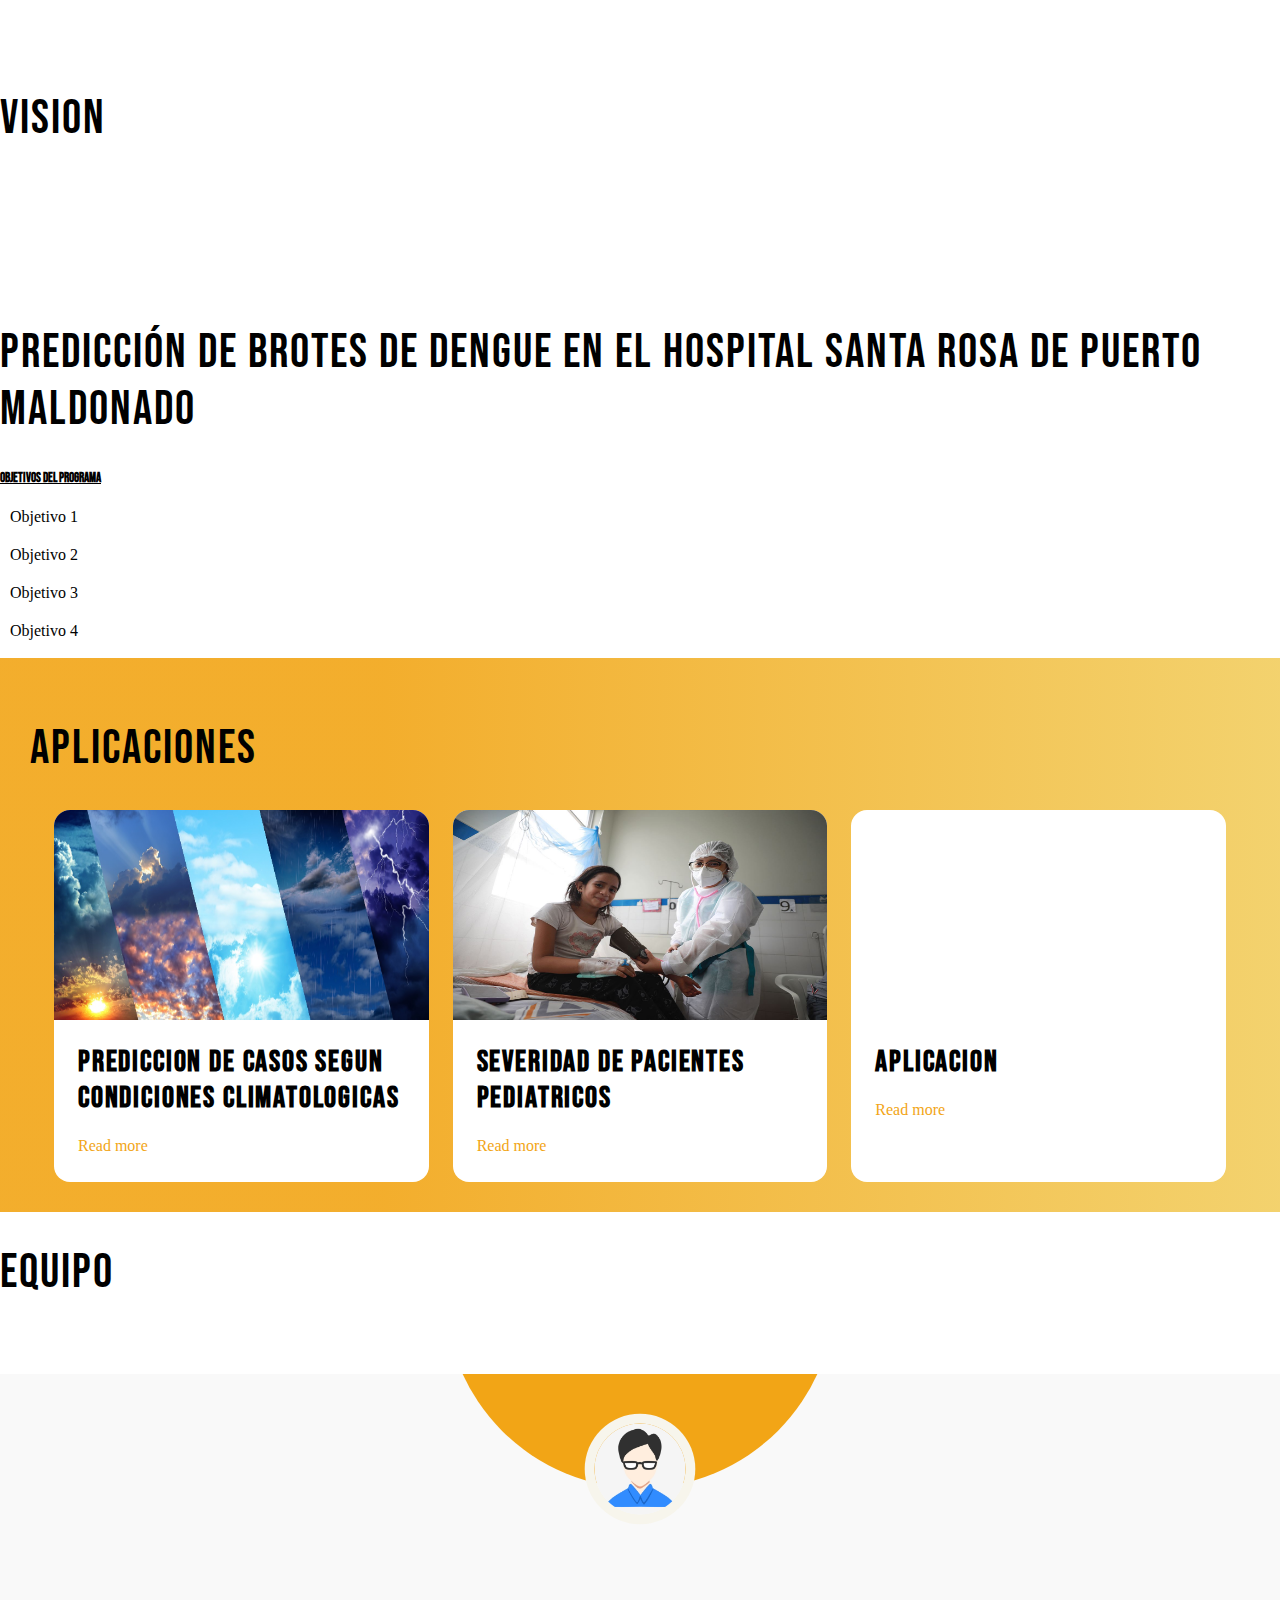
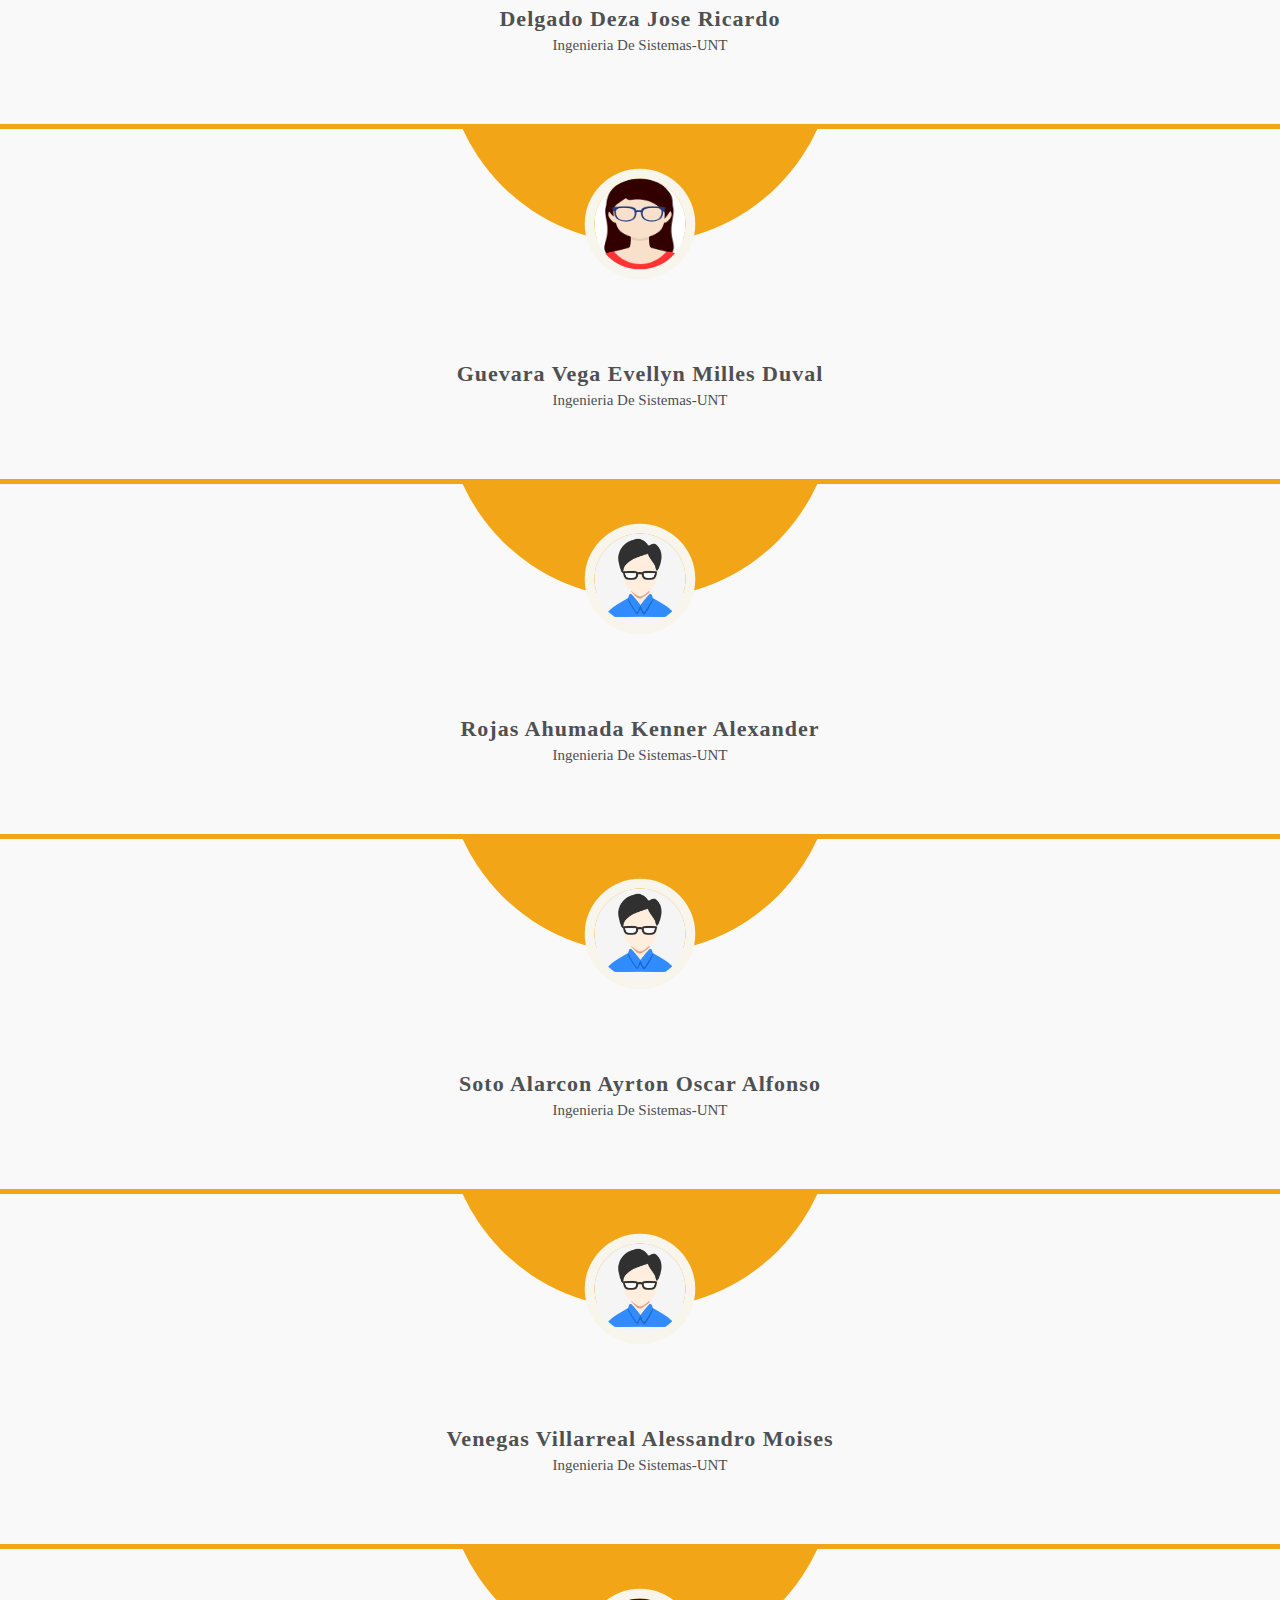
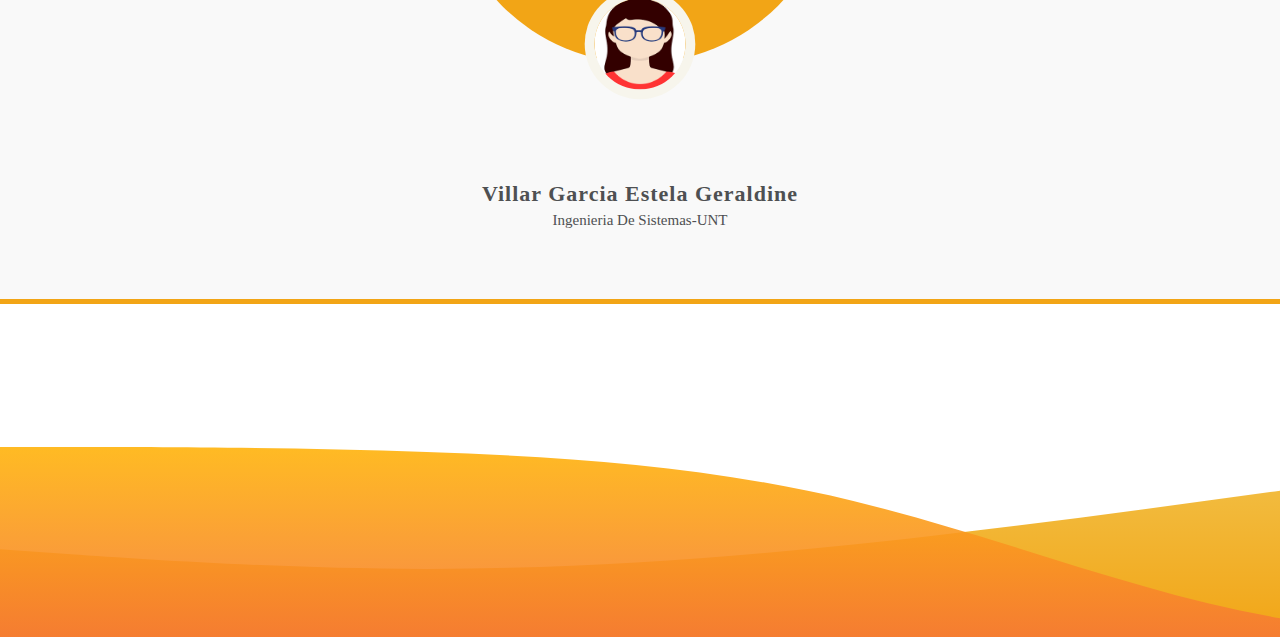
==== commit 0050c9af: "Cambios minimos" ====
--- a/index.html
+++ b/index.html
@@ -13,7 +13,7 @@
 
     </head>
 
-    <body data-spy="scroll" data-target="#main-nav" data-offset="60">
+    <body data-spy="" data-target="#main-nav" data-offset="60">
 
     <div class="header">
 
@@ -165,7 +165,7 @@
               <img style="width: 100%;height: 100%;" src="recursos/img/paciente_Pediatrico.jpg" alt="" />
             </figure>
             <div class="article-body">
-              <h2>Severidad de pacientes pediatricos</h2>
+              <h2 >Severidad de pacientes pediatricos</h2>
               <a href="pediatric_severity_assesment.html" class="read-more">
                 Read more <span class="sr-only">about this is some title</span>
                 <svg xmlns="http://www.w3.org/2000/svg" class="icon" viewBox="0 0 20 20" fill="currentColor">
@@ -184,7 +184,7 @@
             <div class="article-body">
               <h2>Aplicacion</h2>
              
-              <a href="#" class="read-more">
+              <a href="illness_probability.html" class="read-more">
                 Read more <span class="sr-only">about this is some title</span>
                 <svg xmlns="http://www.w3.org/2000/svg" class="icon" viewBox="0 0 20 20" fill="currentColor">
                   <path fill-rule="evenodd" d="M12.293 5.293a1 1 0 011.414 0l4 4a1 1 0 010 1.414l-4 4a1 1 0 01-1.414-1.414L14.586 11H3a1 1 0 110-2h11.586l-2.293-2.293a1 1 0 010-1.414z" clip-rule="evenodd" />
@@ -193,25 +193,6 @@
             </div>
           </div>
         </article>
-
-        <article>
-          <div class="article-wrapper">
-            <figure>
-              <img src="https://picsum.photos/id/103/800/450" alt="" />
-            </figure>
-            <div class="article-body">
-              <h2>Aplicacion</h2>
-             
-              <a href="#" class="read-more">
-                Read more <span class="sr-only">about this is some title</span>
-                <svg xmlns="http://www.w3.org/2000/svg" class="icon" viewBox="0 0 20 20" fill="currentColor">
-                  <path fill-rule="evenodd" d="M12.293 5.293a1 1 0 011.414 0l4 4a1 1 0 010 1.414l-4 4a1 1 0 01-1.414-1.414L14.586 11H3a1 1 0 110-2h11.586l-2.293-2.293a1 1 0 010-1.414z" clip-rule="evenodd" />
-                </svg>
-              </a>
-            </div>
-          </div>
-        </article>
-
       </section>
   </section> 
     <!--Seccion de EQUIPO-->
--- a/css/index.css
+++ b/css/index.css
@@ -264,7 +264,7 @@
   max-width: 1200px;
   margin-inline: auto;
   padding-inline: 24px;
-  grid-template-columns: repeat(auto-fill, minmax(220px, 1fr));
+  grid-template-columns: repeat(auto-fill, minmax(320px, 1fr));
   gap: 24px;
 }
 
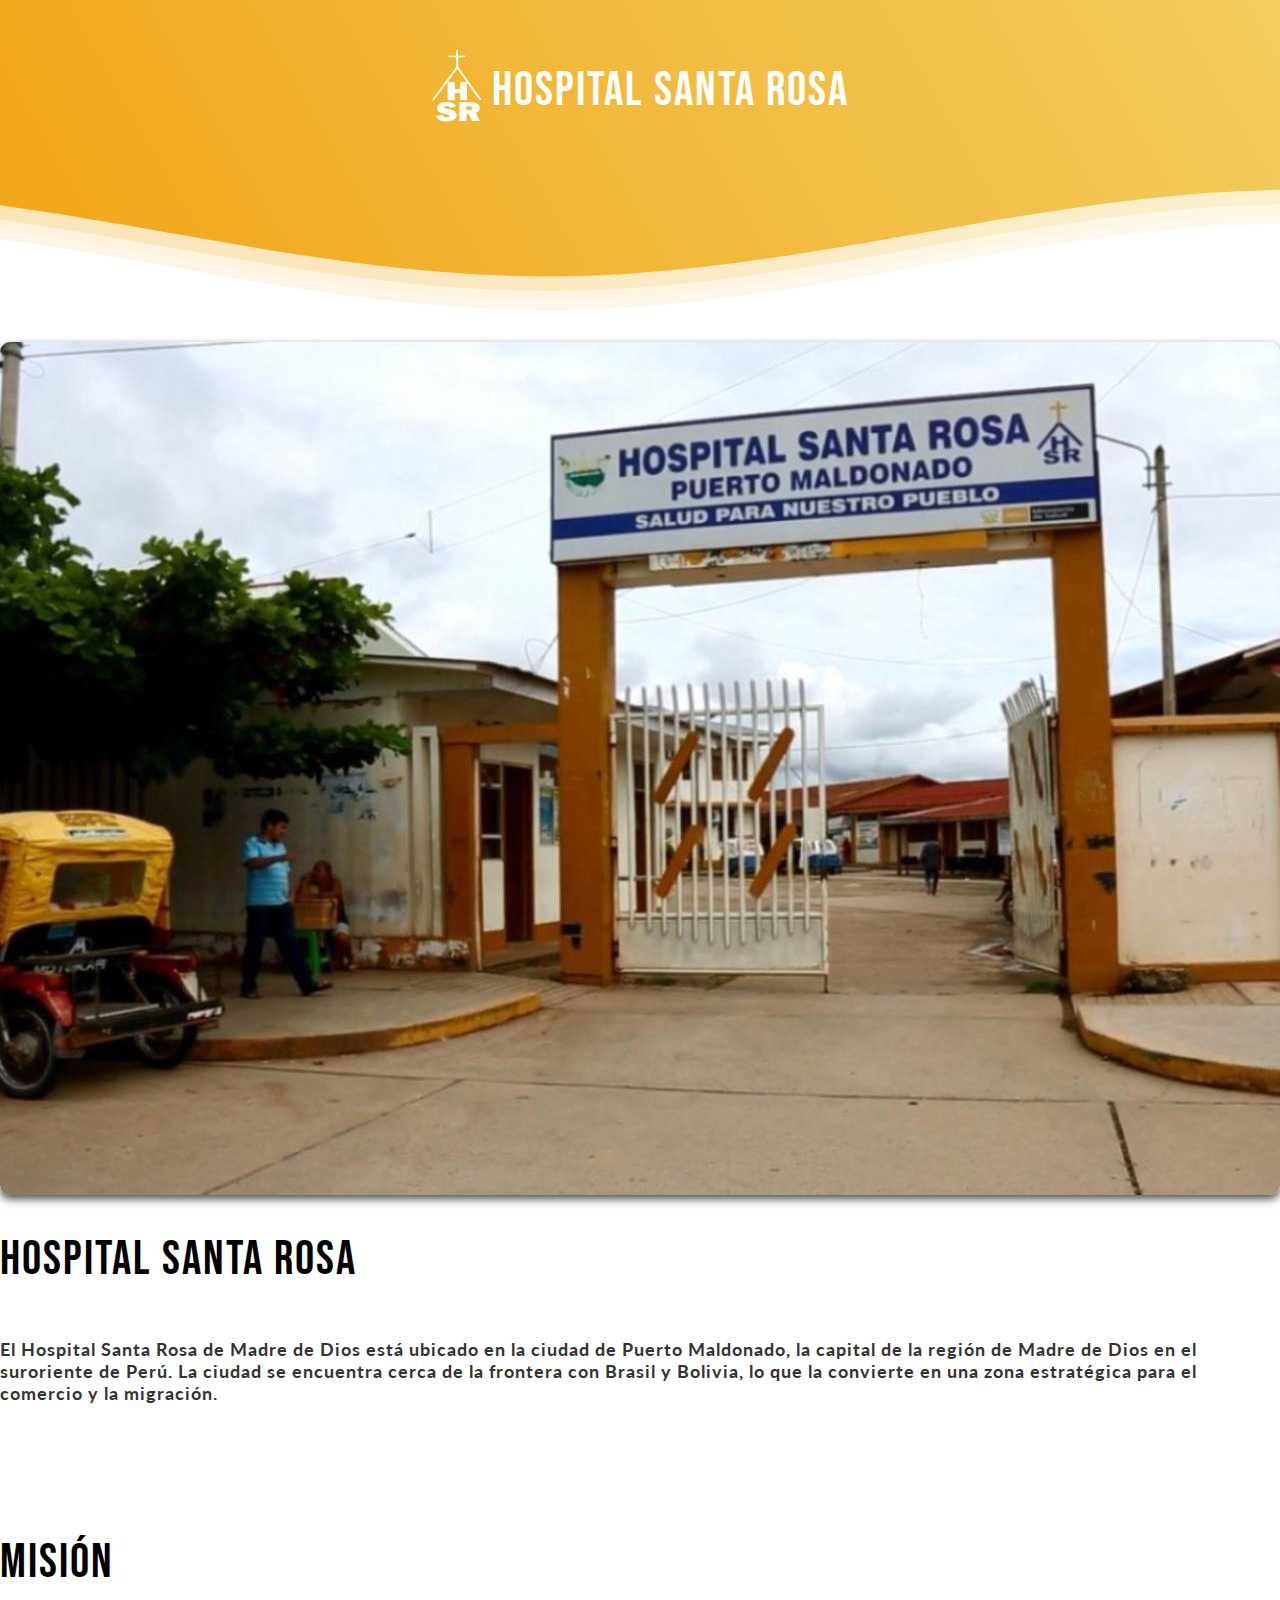
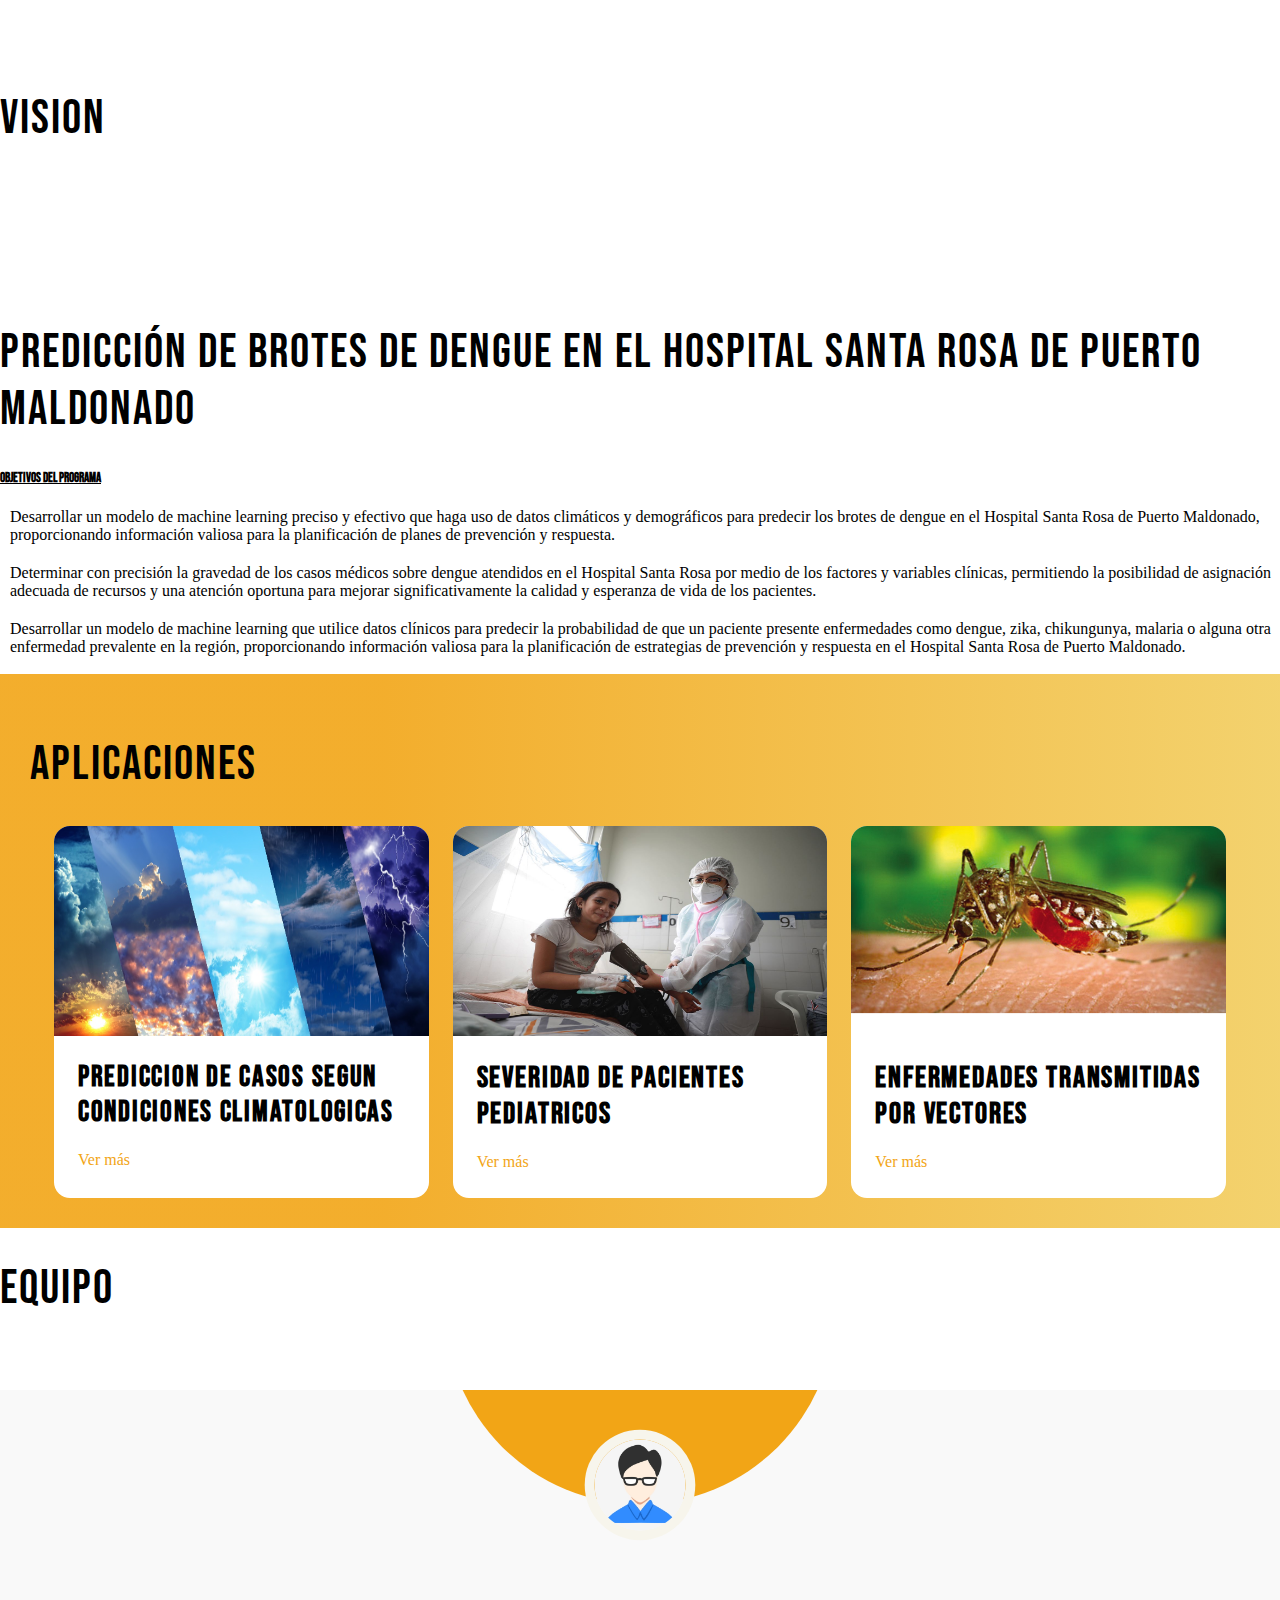
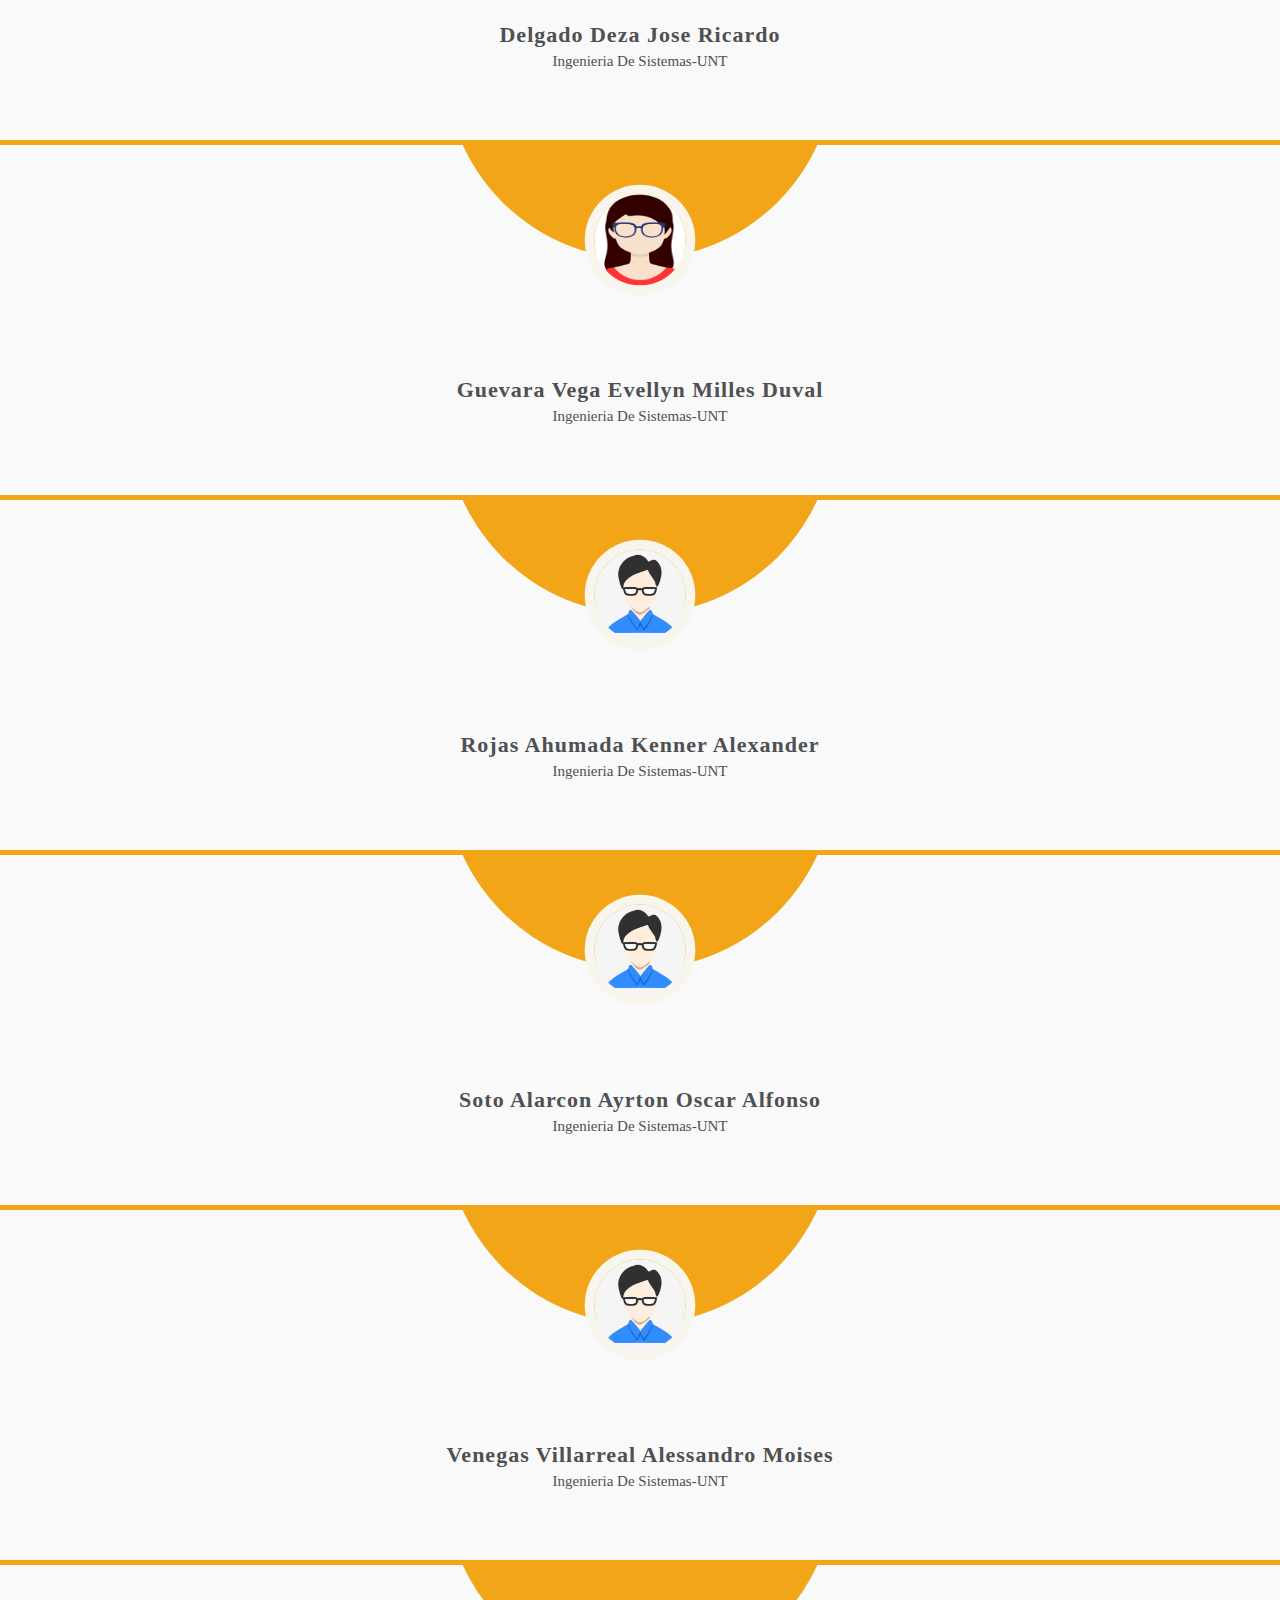
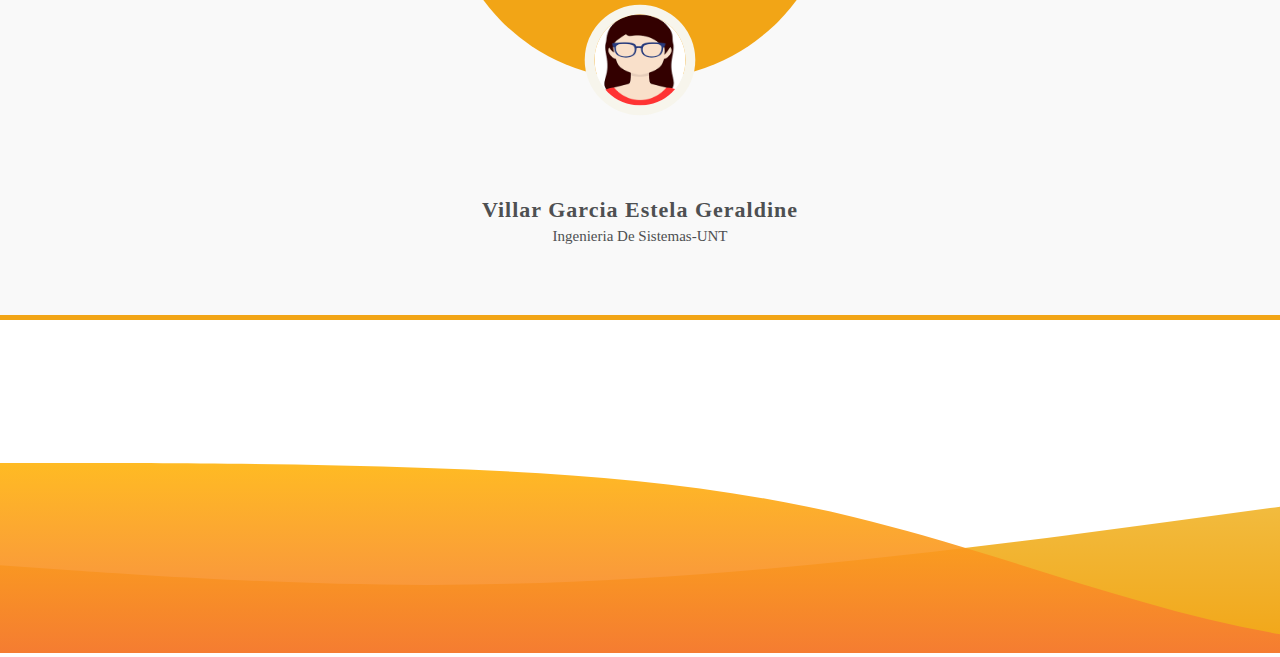
==== commit 89fb2563: "Agrengando modal en severidad" ====
--- a/index.html
+++ b/index.html
@@ -103,33 +103,25 @@
                                     <h5 class="text-center subrayado">Objetivos del programa</h5>
                                     <div class="objetivos">
                                         <div class=" item-objetivo" >
-                                            <i class="fas fa-check-circle fa-lg" style="color: #42f312;"></i>
-                                            <div> <span>Objetivo 1</span></div>
+                                            <i class="fas fa-check-circle fa-lg" style="color: #42f312;padding-top: 12px;"></i>
+                                            <div> <span>Desarrollar un modelo de machine learning preciso y efectivo que haga uso de datos climáticos y demográficos para predecir los brotes de dengue en el Hospital Santa Rosa de Puerto Maldonado, proporcionando información valiosa para la planificación de planes de prevención y respuesta.</span></div>
                                         </div>
                                         <div class=" item-objetivo">
-                                            <i class="fas fa-check-circle fa-lg" style="color: #42f312;"></i>
-                                            <div> <span>Objetivo 2</span></div>
+                                            <i class="fas fa-check-circle fa-lg" style="color: #42f312;padding-top: 12px;"></i>
+                                            <div> <span>Determinar con precisión la gravedad de los casos médicos sobre dengue atendidos en el Hospital Santa Rosa por medio de los factores y variables clínicas, permitiendo la posibilidad de asignación adecuada de recursos y una atención oportuna para mejorar significativamente la calidad y esperanza de vida de los pacientes.</span></div>
                                         </div>
                                         <div class=" item-objetivo">
-                                            <i class="fas fa-check-circle fa-lg" style="color: #42f312;"></i>
-                                            <div> <span>Objetivo 3</span></div>
-                                        </div>
-                                        <div class=" item-objetivo">
-                                            <i class="fas fa-check-circle fa-lg" style="color: #42f312;"></i>
-                                            <div> <span>Objetivo 4</span></div>
-                                        </div>
+                                            <i class="fas fa-check-circle fa-lg" style="color: #42f312;padding-top: 12px;"></i>
+                                            <div> <span>Desarrollar un modelo de machine learning que utilice datos clínicos para predecir la probabilidad de que un paciente presente enfermedades como dengue, zika, chikungunya, malaria o alguna otra enfermedad prevalente en la región, proporcionando información valiosa para la planificación de estrategias de prevención y respuesta en el Hospital Santa Rosa de Puerto Maldonado.</span></div>
+                                        </div>                
                                     </div>
-                                   
-                                
                             </div>
                             <div class="col-5  text-center">
                                 <img class="img-fluid img-objetivos" src="recursos/img/amarillo-flecha-dardo-golpeando-centro-diana.jpg"  alt="">                            
                             </div>
-                          
                         </div>
                     </div>
-            </div>
-            
+            </div> 
         </section>
     </section>
 
@@ -148,9 +140,9 @@
               <img style="width: 100%; height: 100%;" src="recursos/img/clima-tipos.jpg" alt="" />
             </figure>
             <div class="article-body">
-              <h2>Prediccion de casos segun condiciones climatologicas</h2>
+              <h2 style="font-size: 1.8rem;">Prediccion de casos segun condiciones climatologicas</h2>
               <a href="weather_cases.html" class="read-more">
-                Read more <span class="sr-only">about this is some title</span>
+                Ver más<span class="sr-only">about this is some title</span>
                 <svg xmlns="http://www.w3.org/2000/svg" class="icon" viewBox="0 0 20 20" fill="currentColor">
                   <path fill-rule="evenodd" d="M12.293 5.293a1 1 0 011.414 0l4 4a1 1 0 010 1.414l-4 4a1 1 0 01-1.414-1.414L14.586 11H3a1 1 0 110-2h11.586l-2.293-2.293a1 1 0 010-1.414z" clip-rule="evenodd" />
                 </svg>
@@ -167,7 +159,7 @@
             <div class="article-body">
               <h2 >Severidad de pacientes pediatricos</h2>
               <a href="pediatric_severity_assesment.html" class="read-more">
-                Read more <span class="sr-only">about this is some title</span>
+                Ver más <span class="sr-only">about this is some title</span>
                 <svg xmlns="http://www.w3.org/2000/svg" class="icon" viewBox="0 0 20 20" fill="currentColor">
                   <path fill-rule="evenodd" d="M12.293 5.293a1 1 0 011.414 0l4 4a1 1 0 010 1.414l-4 4a1 1 0 01-1.414-1.414L14.586 11H3a1 1 0 110-2h11.586l-2.293-2.293a1 1 0 010-1.414z" clip-rule="evenodd" />
                 </svg>
@@ -179,13 +171,12 @@
         <article>
           <div class="article-wrapper">
             <figure>
-              <img src="https://picsum.photos/id/103/800/450" alt="" />
+              <img src="recursos/img/enfermedades_x_vectores.jpg" alt="" />
             </figure>
             <div class="article-body">
-              <h2>Aplicacion</h2>
-             
+              <h2>Enfermedades transmitidas por vectores</h2>
               <a href="illness_probability.html" class="read-more">
-                Read more <span class="sr-only">about this is some title</span>
+                Ver más <span class="sr-only">about this is some title</span>
                 <svg xmlns="http://www.w3.org/2000/svg" class="icon" viewBox="0 0 20 20" fill="currentColor">
                   <path fill-rule="evenodd" d="M12.293 5.293a1 1 0 011.414 0l4 4a1 1 0 010 1.414l-4 4a1 1 0 01-1.414-1.414L14.586 11H3a1 1 0 110-2h11.586l-2.293-2.293a1 1 0 010-1.414z" clip-rule="evenodd" />
                 </svg>
--- a/css/index.css
+++ b/css/index.css
@@ -149,14 +149,14 @@
 /* <=================SECCION PROGRAMA ======================*/
 .img-objetivos{
   width: auto;
-  max-height: 400px; 
+  max-height: 500px; 
   border-radius: 20px;
   box-shadow: 0 4px 8px rgba(0, 0, 0, 0.7);
 }
 .item-objetivo{
   display: flex;
   flex-direction: row;
-  align-items: center;
+  /* align-items: center; */
   /* justify-content: center; */
   gap: 10px;
 }
